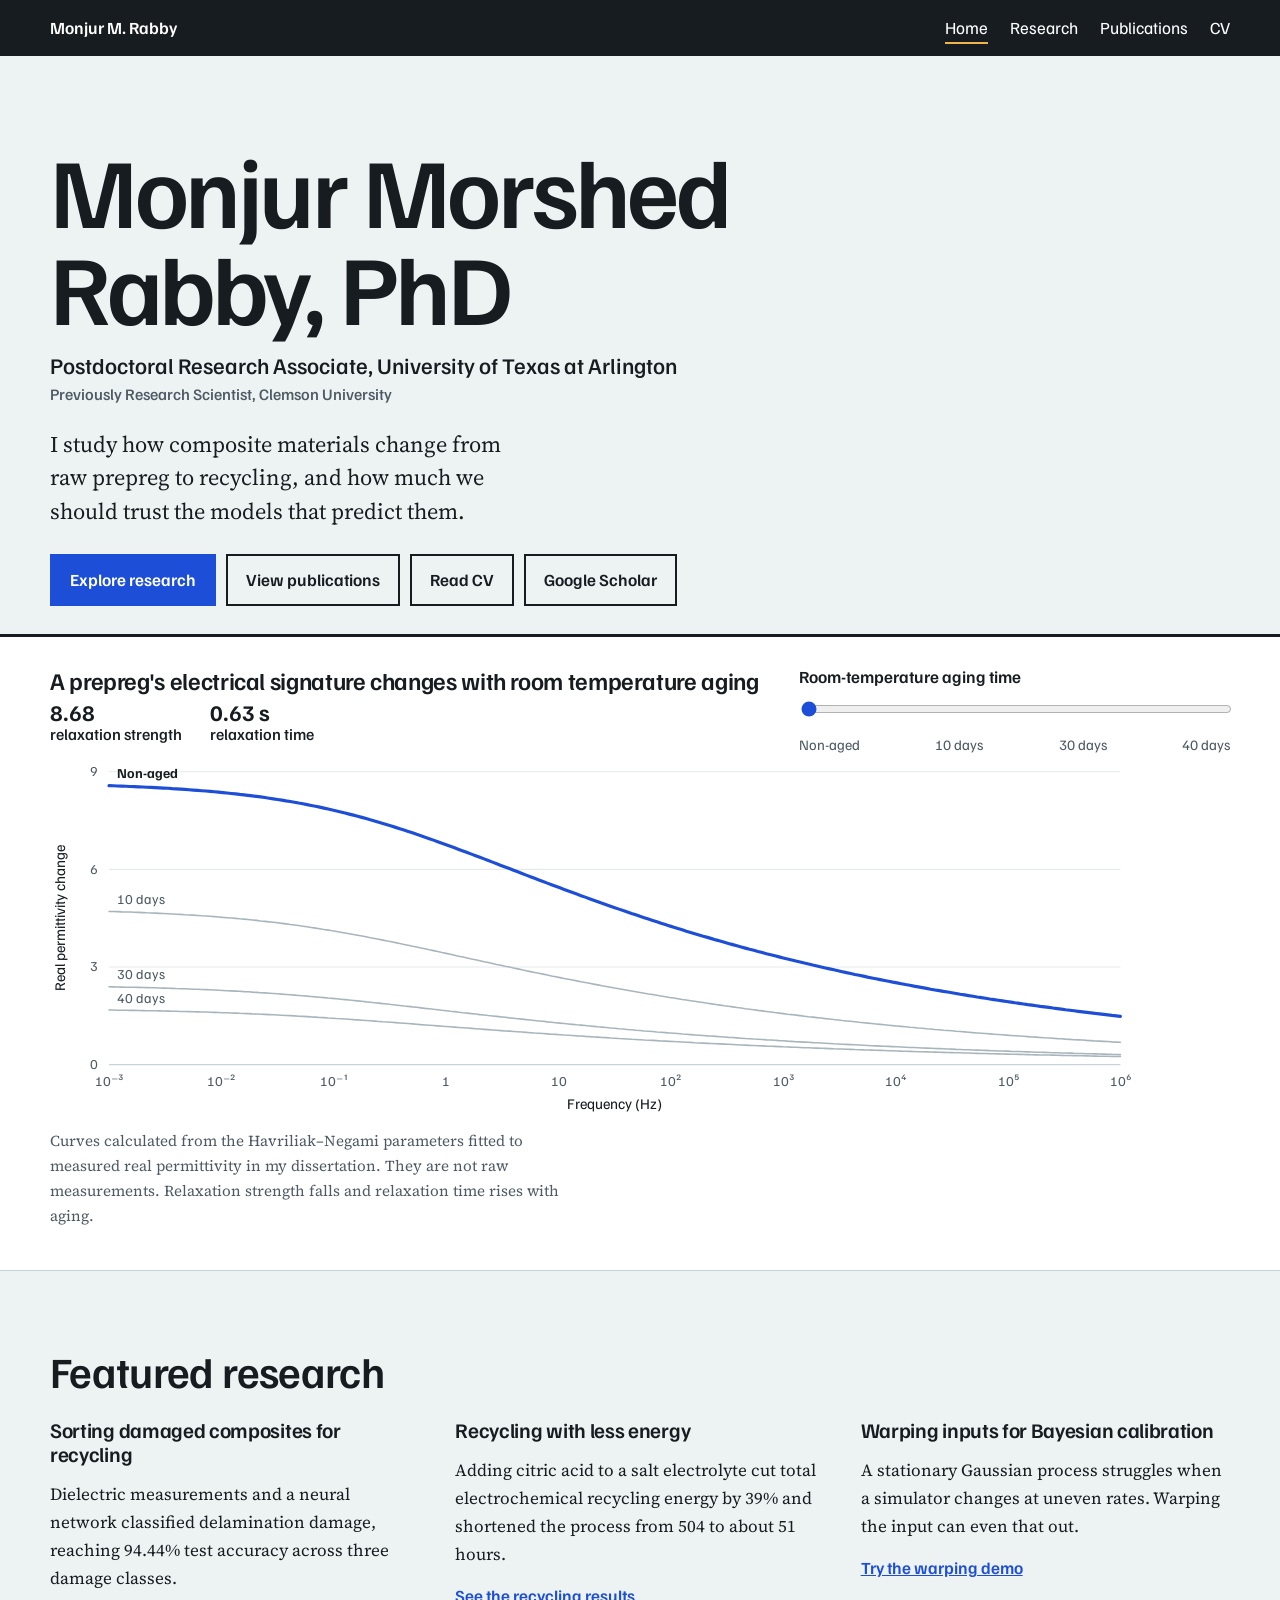
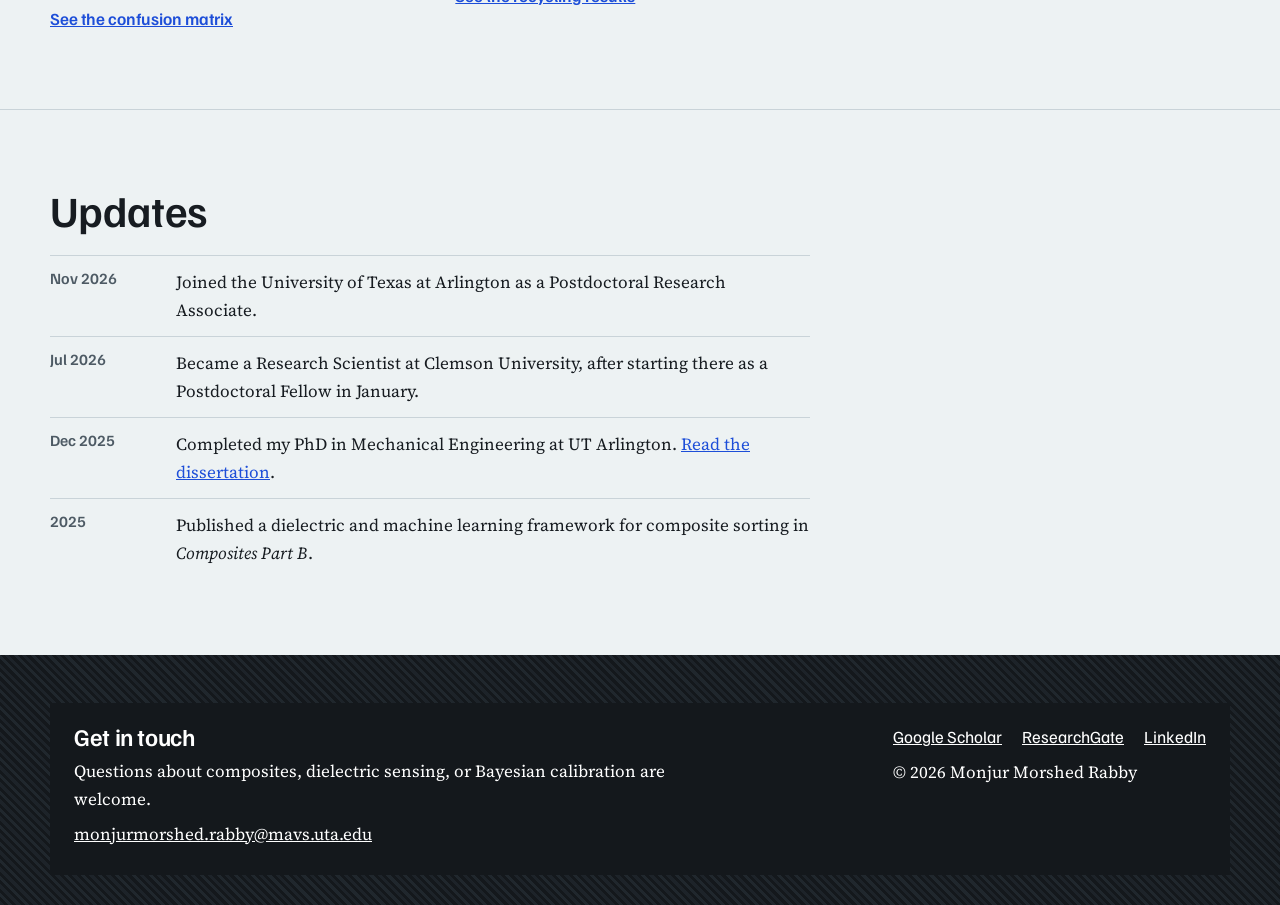
==== index.html @ dbccb232 "Replace setup figure with damage micrographs, remove map scales and formulas Co-Authored-By: Claude " ====
<!DOCTYPE html>
<html lang="en"><head><meta charset="UTF-8"><meta name="viewport" content="width=device-width, initial-scale=1">
<title>Monjur Morshed Rabby, PhD</title><meta name="description" content="Monjur Morshed Rabby is a Postdoctoral Research Associate at UT Arlington and former Research Scientist at Clemson University, working on composite materials, dielectric sensing, and Bayesian uncertainty quantification."><link rel="canonical" href="https://mrabby07.github.io/">
<meta property="og:type" content="profile"><meta property="og:title" content="Monjur Morshed Rabby, PhD"><meta property="og:description" content="Monjur Morshed Rabby is a Postdoctoral Research Associate at UT Arlington and former Research Scientist at Clemson University, working on composite materials, dielectric sensing, and Bayesian uncertainty quantification."><meta property="og:url" content="https://mrabby07.github.io/"><meta name="twitter:card" content="summary">
<link rel="icon" href="data:image/svg+xml,%3Csvg xmlns='http://www.w3.org/2000/svg' viewBox='0 0 32 32'%3E%3Crect width='32' height='32' fill='%23171C21'/%3E%3Cpath d='M3 9C10 9 12 24 19 24s7-3 10-3' fill='none' stroke='%23F0B44C' stroke-width='3' stroke-linecap='round'/%3E%3C/svg%3E">
<link rel="preconnect" href="https://fonts.googleapis.com"><link rel="preconnect" href="https://fonts.gstatic.com" crossorigin>
<link href="https://fonts.googleapis.com/css2?family=Familjen+Grotesk:wght@400;500;600;700&family=Source+Serif+4:ital,opsz,wght@0,8..60,400;0,8..60,600;1,8..60,400&display=swap" rel="stylesheet">
<link rel="stylesheet" href="assets/site.css"><script type="application/ld+json">{"@context":"https://schema.org","@type":"Person","name":"Monjur Morshed Rabby","honorificSuffix":"PhD","jobTitle":"Postdoctoral Research Associate","url":"https://mrabby07.github.io/","affiliation":{"@type":"CollegeOrUniversity","name":"University of Texas at Arlington"},"alumniOf":[{"@type":"CollegeOrUniversity","name":"University of Texas at Arlington"},{"@type":"CollegeOrUniversity","name":"Bangladesh University of Engineering and Technology"}],"sameAs":["https://scholar.google.com/citations?user=is3o6EQAAAAJ","https://www.researchgate.net/profile/Monjur-Morshed-Rabby","https://www.linkedin.com/in/monjur-morshed-rabby-phd-6b66141a7"]}</script></head><body>
<a class="skip" href="#main">Skip to content</a>
<nav class="nav" aria-label="Main"><div class="wrap"><a class="brand" href="index.html">Monjur M. Rabby</a><ul><li><a href="index.html" aria-current="page">Home</a></li><li><a href="research.html">Research</a></li><li><a href="publications.html">Publications</a></li><li><a href="cv.html">CV</a></li></ul></div></nav>
<main id="main"><header class="hero"><div class="wrap"><h1>Monjur Morshed<br>Rabby, PhD</h1>
<p class="title">Postdoctoral Research Associate, University of Texas at Arlington</p><p class="prev">Previously Research Scientist, Clemson University</p>
<p class="lede">I study how composite materials change from raw prepreg to recycling, and how much we should trust the models that predict them.</p>
<div class="actions"><a class="btn solid" href="research.html">Explore research</a><a class="btn" href="publications.html">View publications</a><a class="btn" href="cv.html">Read CV</a><a class="btn" href="https://scholar.google.com/citations?user=is3o6EQAAAAJ&amp;hl=en" target="_blank" rel="noopener">Google Scholar</a></div></div></header>
<div class="spectrum"><div class="wrap"><div class="spectrum-head"><div><h2>A prepreg's electrical signature changes with room temperature aging</h2><p class="readout"><span><b id="r-s"></b>relaxation strength</span><span><b id="r-t"></b>relaxation time</span></p></div>
<div class="age"><label for="age">Room-temperature aging time</label><input id="age" type="range" min="0" max="3" step="1" value="0"><div class="ticks"><span>Non-aged</span><span>10 days</span><span>30 days</span><span>40 days</span></div></div></div>
<div class="plot" id="hn-plot"></div>
<p class="note">Curves calculated from the Havriliak–Negami parameters fitted to measured real permittivity in my dissertation. They are not raw measurements. Relaxation strength falls and relaxation time rises with aging.</p></div></div>
<section><div class="wrap"><h2>Featured research</h2><div class="three" style="margin-top:24px">
<div><h3>Sorting damaged composites for recycling</h3><p>Dielectric measurements and a neural network classified delamination damage, reaching 94.44% test accuracy across three damage classes.</p><a href="research.html#damage">See the confusion matrix</a></div>
<div><h3>Recycling with less energy</h3><p>Adding citric acid to a salt electrolyte cut total electrochemical recycling energy by 39% and shortened the process from 504 to about 51 hours.</p><a href="research.html#recycling">See the recycling results</a></div>
<div><h3>Warping inputs for Bayesian calibration</h3><p>A stationary Gaussian process struggles when a simulator changes at uneven rates. Warping the input can even that out.</p><a href="research.html#calibration">Try the warping demo</a></div>
</div></div></section>
<section><div class="wrap"><h2>Updates</h2><ul class="updates">
<li><time>Nov 2026</time><span>Joined the University of Texas at Arlington as a Postdoctoral Research Associate.</span></li>
<li><time>Jul 2026</time><span>Became a Research Scientist at Clemson University, after starting there as a Postdoctoral Fellow in January.</span></li>
<li><time>Dec 2025</time><span>Completed my PhD in Mechanical Engineering at UT Arlington. <a href="https://mavmatrix.uta.edu/mechaerospace_dissertations/439" target="_blank" rel="noopener">Read the dissertation</a>.</span></li>
<li><time>2025</time><span>Published a dielectric and machine learning framework for composite sorting in <i>Composites Part B</i>.</span></li>
</ul></div></section></main>
<footer id="contact"><div class="wrap"><div class="inner"><div><h2>Get in touch</h2><p>Questions about composites, dielectric sensing, or Bayesian calibration are welcome.</p><p><a href="mailto:monjurmorshed.rabby@mavs.uta.edu">monjurmorshed.rabby@mavs.uta.edu</a></p></div><div><ul><li><a href="https://scholar.google.com/citations?user=is3o6EQAAAAJ&amp;hl=en" rel="noopener" target="_blank">Google Scholar</a></li><li><a href="https://www.researchgate.net/profile/Monjur-Morshed-Rabby" rel="noopener" target="_blank">ResearchGate</a></li><li><a href="https://www.linkedin.com/in/monjur-morshed-rabby-phd-6b66141a7" rel="noopener" target="_blank">LinkedIn</a></li></ul><p class="small">© 2026 Monjur Morshed Rabby</p></div></div></div></footer>
<script src="assets/site.js"></script></body></html>
---- assets/site.css ----
:root{--carbon:#171C21;--slate:#4D5A64;--rule:#C9D3D8;--glass:#EDF2F3;--white:#FFFFFF;--cobalt:#1D4ED8;--cobalt-dark:#173EA8;--resin:#B86E00;--ghost:#A9B5BC;--measure:68ch}
*{box-sizing:border-box}
html{scroll-behavior:smooth;color-scheme:light}
body{margin:0;background:var(--glass);color:var(--carbon);font:400 1.0625rem/1.65 "Source Serif 4",Georgia,serif}
h1,h2,h3,.nav,.btn,.fig-cap b,.filters,.step,.kpi b,table{font-family:"Familjen Grotesk","Segoe UI",sans-serif}
h1,h2,h3{line-height:1.12;margin:0;font-weight:600;letter-spacing:-.015em}
h1{font-size:clamp(2.7rem,8vw,6.2rem);letter-spacing:-.035em;line-height:.98}
h2{font-size:clamp(1.8rem,4vw,2.7rem)}
h3{font-size:1.3rem}
p{margin:.8em 0;max-width:var(--measure)}
a{color:var(--cobalt)}
a:hover{color:var(--cobalt-dark)}
:focus-visible{outline:3px solid var(--resin);outline-offset:2px}
.wrap{width:min(1180px,100% - 40px);margin-inline:auto}
.skip{position:absolute;left:-999px}.skip:focus{left:12px;top:12px;background:#fff;padding:8px;z-index:9}
.nav{position:sticky;top:0;z-index:5;background:var(--carbon);color:#fff}
.nav .wrap{display:flex;justify-content:space-between;align-items:center;gap:16px;min-height:56px;flex-wrap:wrap}
.nav a{color:#fff;text-decoration:none}
.brand{font-weight:600}
.nav ul{display:flex;gap:22px;list-style:none;margin:0;padding:0;flex-wrap:wrap}
.nav li a{padding:4px 0;border-bottom:2px solid transparent}
.nav li a:hover,.nav li a[aria-current]{border-color:#F0B44C}
.hero{padding:clamp(40px,7vw,84px) 0 28px}
.title{font:500 clamp(1.1rem,2.2vw,1.4rem)/1.35 "Familjen Grotesk",sans-serif;margin:1rem 0 .15rem}
.prev{color:var(--slate);font:500 1rem/1.4 "Familjen Grotesk",sans-serif;margin:0}
.lede{font-size:clamp(1.15rem,2.1vw,1.4rem);line-height:1.5;max-width:44ch;margin-top:1.4rem}
.actions{display:flex;flex-wrap:wrap;gap:10px;margin-top:1.6rem}
.btn{display:inline-block;padding:10px 18px;text-decoration:none;font-weight:600;border:2px solid var(--carbon);color:var(--carbon);background:transparent}
.btn:hover{background:var(--carbon);color:#fff}
.btn.solid{background:var(--cobalt);border-color:var(--cobalt);color:#fff}.btn.solid:hover{background:var(--cobalt-dark);border-color:var(--cobalt-dark)}
.spectrum{background:var(--white);border-top:3px solid var(--carbon);padding:26px 0 30px}
.spectrum-head{display:flex;flex-wrap:wrap;gap:12px 40px;justify-content:space-between;align-items:end}
.spectrum h2{font-size:1.5rem}
.age{min-width:min(420px,100%);flex:1 1 300px;max-width:520px;font-family:"Familjen Grotesk",sans-serif}
.age label{font-weight:600;display:block}
.age input{width:100%;accent-color:var(--cobalt);height:32px}
.ticks{display:flex;justify-content:space-between;font-size:.9rem;color:var(--slate)}
.readout{display:flex;gap:28px;margin-top:6px;font:500 1rem "Familjen Grotesk",sans-serif}
.readout b{font-size:1.4rem;display:block;line-height:1.1}
svg.chart{display:block;width:100%;height:auto;overflow:visible;font-family:"Familjen Grotesk",sans-serif}
.axis{stroke:var(--rule);stroke-width:1}.grid{stroke:#E5EAED;stroke-width:1}
.tick{font-size:13px;fill:var(--slate)}.axlabel{font-size:14px;fill:var(--carbon)}
.tip{position:absolute;pointer-events:none;background:var(--carbon);color:#fff;padding:5px 9px;font:500 .85rem/1.35 "Familjen Grotesk",sans-serif;white-space:nowrap;transform:translate(-50%,-120%);display:none}
.plot{position:relative}
section{padding:clamp(44px,6vw,76px) 0;border-top:1px solid var(--rule)}
.note{color:var(--slate);font-size:.95rem}
.three{display:grid;grid-template-columns:repeat(3,1fr);gap:36px}
.three a{font-family:"Familjen Grotesk",sans-serif;font-weight:600}
.split{display:grid;grid-template-columns:minmax(0,5fr) minmax(0,6fr);gap:clamp(28px,5vw,64px);align-items:start;margin-top:26px}
.split.rev{grid-template-columns:minmax(0,6fr) minmax(0,5fr)}
figure{margin:0}.fig{background:var(--white);padding:18px}
.fig-cap{font-size:.92rem;color:var(--slate);margin-top:10px;line-height:1.45}.fig-cap b{color:var(--carbon)}
figure img{display:block;width:100%;height:auto}
.gallery{display:grid;grid-template-columns:repeat(3,1fr);gap:14px;margin-top:28px}
.gallery .fig{padding:0;background:none}.gallery img{aspect-ratio:4/3;object-fit:cover}
.life{display:grid;grid-template-columns:repeat(4,1fr);gap:0;margin-top:26px;list-style:none;padding:0;border-top:4px solid var(--carbon)}
.life li{padding:16px 22px 0 0;position:relative}
.life li::before{content:"";position:absolute;top:-10px;left:0;width:16px;height:16px;border-radius:50%;background:var(--cobalt);border:3px solid var(--glass)}
.life a{font:600 1.15rem/1.2 "Familjen Grotesk",sans-serif;display:block;color:var(--carbon)}
.life p{font-size:.97rem;margin:.4em 0}
.kpis{display:flex;flex-wrap:wrap;gap:12px 36px;margin:18px 0}
.kpi{font-size:.95rem;color:var(--slate);max-width:22ch;line-height:1.3}.kpi b{display:block;font-size:1.8rem;color:var(--carbon);line-height:1.1}
table{border-collapse:collapse;width:100%;font-size:.95rem}
th,td{padding:7px 10px;text-align:right;border-bottom:1px solid var(--rule)}
th:first-child,td:first-child{text-align:left}
thead th{border-bottom:2px solid var(--carbon)}
.tablewrap{overflow-x:auto}
details{margin-top:10px;font-size:.95rem}summary{cursor:pointer;font-family:"Familjen Grotesk",sans-serif;font-weight:600}
.updates{list-style:none;padding:0;margin:20px 0 0;max-width:760px}
.updates li{display:grid;grid-template-columns:110px 1fr;gap:16px;padding:12px 0;border-top:1px solid var(--rule)}
.updates time{font:600 .98rem "Familjen Grotesk",sans-serif;color:var(--slate)}
.filters{display:flex;flex-wrap:wrap;gap:8px;margin:22px 0;align-items:center}
.filters button{font:600 .95rem "Familjen Grotesk",sans-serif;padding:7px 13px;background:transparent;border:1.5px solid var(--carbon);color:var(--carbon);cursor:pointer;min-height:40px}
.filters button[aria-pressed=true]{background:var(--carbon);color:#fff}
.filters input{font:400 1rem "Source Serif 4",serif;padding:8px 10px;border:1.5px solid var(--slate);flex:1 1 220px;max-width:340px;min-height:40px;background:#fff}
.pubs{list-style:none;margin:0;padding:0;max-width:880px}
.pubs li{padding:14px 0;border-top:1px solid var(--rule)}
.pubs .venue{font-style:italic}
.pubs a{font:600 .92rem "Familjen Grotesk",sans-serif;white-space:nowrap;margin-left:4px}
.pubs li[hidden]{display:none}
.tl{list-style:none;padding:0;margin:24px 0 0}
.tl>li{display:grid;grid-template-columns:150px 1fr;gap:24px;padding:20px 0;border-top:1px solid var(--rule)}
.tl time{font:600 .98rem "Familjen Grotesk",sans-serif;color:var(--slate)}
.tl .org{margin:.1em 0;color:var(--slate)}.tl ul{padding-left:1.1em;margin:.5em 0 0;max-width:var(--measure)}
.lists{display:grid;grid-template-columns:1fr 1fr;gap:clamp(28px,5vw,64px)}
.lists ul{padding-left:1.1em}.lists li{margin:.45em 0}
footer{background:#14181C repeating-linear-gradient(45deg,#1D2329 0 3px,#14181C 3px 6px,#20272D 6px 9px,#14181C 9px 12px);color:#fff;padding:48px 0 30px}
footer a{color:#fff}
footer .inner{background:#14181C;padding:20px 24px;display:flex;flex-wrap:wrap;justify-content:space-between;gap:24px}
footer h2{font-size:1.5rem}
footer ul{list-style:none;padding:0;margin:0;display:flex;flex-wrap:wrap;gap:6px 20px;font-family:"Familjen Grotesk",sans-serif}
footer p{margin:.4em 0}
@media (max-width:820px){.three,.split,.split.rev,.lists{grid-template-columns:1fr}.life{grid-template-columns:1fr;border-top:0;border-left:4px solid var(--carbon);margin-left:8px}.life li{padding:0 0 18px 20px}.life li::before{top:4px;left:-10px}.gallery{grid-template-columns:1fr 1fr}.tl>li,.updates li{grid-template-columns:1fr;gap:4px}.nav ul{gap:14px}}
@media (prefers-reduced-motion:reduce){html{scroll-behavior:auto}}
.maps{display:grid;grid-template-columns:1fr 1fr;gap:10px}
@media (max-width:480px){.maps{grid-template-columns:1fr}}
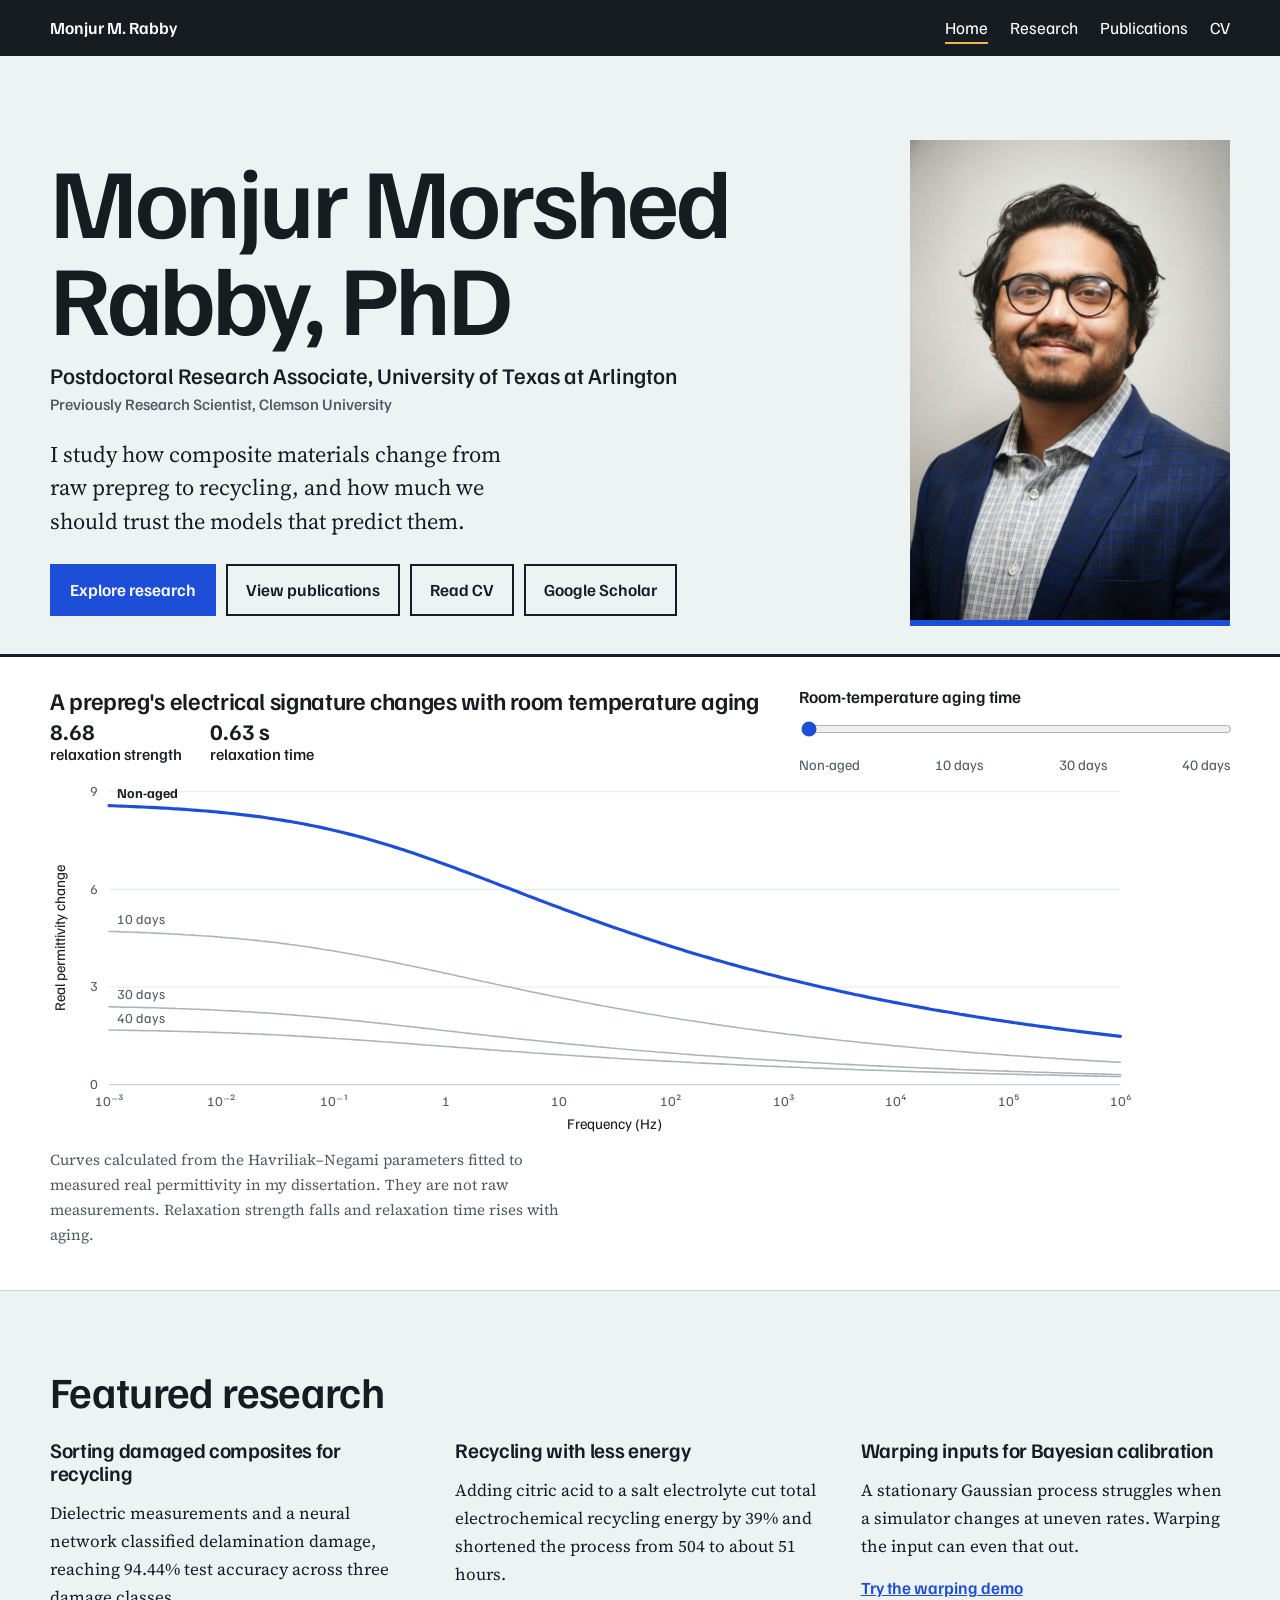
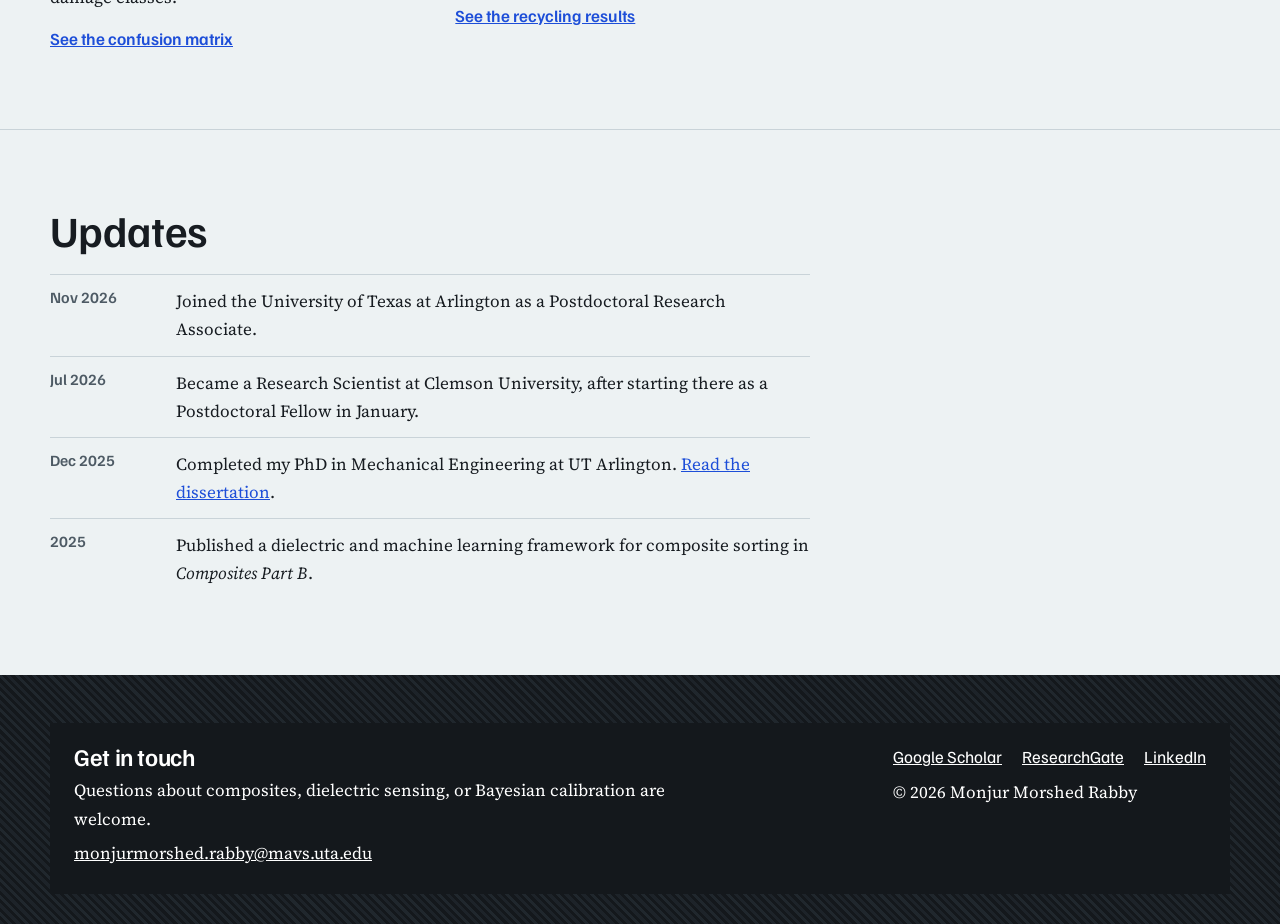
==== commit 20eb808e: "Add headshot to home page Co-Authored-By: Claude Opus 5.5 <noreply@anthropic.com> Claude-Session: ht" ====
--- a/index.html
+++ b/index.html
@@ -1,17 +1,17 @@
 <!DOCTYPE html>
 <html lang="en"><head><meta charset="UTF-8"><meta name="viewport" content="width=device-width, initial-scale=1">
 <title>Monjur Morshed Rabby, PhD</title><meta name="description" content="Monjur Morshed Rabby is a Postdoctoral Research Associate at UT Arlington and former Research Scientist at Clemson University, working on composite materials, dielectric sensing, and Bayesian uncertainty quantification."><link rel="canonical" href="https://mrabby07.github.io/">
-<meta property="og:type" content="profile"><meta property="og:title" content="Monjur Morshed Rabby, PhD"><meta property="og:description" content="Monjur Morshed Rabby is a Postdoctoral Research Associate at UT Arlington and former Research Scientist at Clemson University, working on composite materials, dielectric sensing, and Bayesian uncertainty quantification."><meta property="og:url" content="https://mrabby07.github.io/"><meta name="twitter:card" content="summary">
+<meta property="og:type" content="profile"><meta property="og:title" content="Monjur Morshed Rabby, PhD"><meta property="og:description" content="Monjur Morshed Rabby is a Postdoctoral Research Associate at UT Arlington and former Research Scientist at Clemson University, working on composite materials, dielectric sensing, and Bayesian uncertainty quantification."><meta property="og:url" content="https://mrabby07.github.io/"><meta property="og:image" content="https://mrabby07.github.io/assets/img/headshot.jpg"><meta name="twitter:card" content="summary">
 <link rel="icon" href="data:image/svg+xml,%3Csvg xmlns='http://www.w3.org/2000/svg' viewBox='0 0 32 32'%3E%3Crect width='32' height='32' fill='%23171C21'/%3E%3Cpath d='M3 9C10 9 12 24 19 24s7-3 10-3' fill='none' stroke='%23F0B44C' stroke-width='3' stroke-linecap='round'/%3E%3C/svg%3E">
 <link rel="preconnect" href="https://fonts.googleapis.com"><link rel="preconnect" href="https://fonts.gstatic.com" crossorigin>
 <link href="https://fonts.googleapis.com/css2?family=Familjen+Grotesk:wght@400;500;600;700&family=Source+Serif+4:ital,opsz,wght@0,8..60,400;0,8..60,600;1,8..60,400&display=swap" rel="stylesheet">
-<link rel="stylesheet" href="assets/site.css"><script type="application/ld+json">{"@context":"https://schema.org","@type":"Person","name":"Monjur Morshed Rabby","honorificSuffix":"PhD","jobTitle":"Postdoctoral Research Associate","url":"https://mrabby07.github.io/","affiliation":{"@type":"CollegeOrUniversity","name":"University of Texas at Arlington"},"alumniOf":[{"@type":"CollegeOrUniversity","name":"University of Texas at Arlington"},{"@type":"CollegeOrUniversity","name":"Bangladesh University of Engineering and Technology"}],"sameAs":["https://scholar.google.com/citations?user=is3o6EQAAAAJ","https://www.researchgate.net/profile/Monjur-Morshed-Rabby","https://www.linkedin.com/in/monjur-morshed-rabby-phd-6b66141a7"]}</script></head><body>
+<link rel="stylesheet" href="assets/site.css"><script type="application/ld+json">{"@context":"https://schema.org","@type":"Person","name":"Monjur Morshed Rabby","image":"https://mrabby07.github.io/assets/img/headshot.jpg","honorificSuffix":"PhD","jobTitle":"Postdoctoral Research Associate","url":"https://mrabby07.github.io/","affiliation":{"@type":"CollegeOrUniversity","name":"University of Texas at Arlington"},"alumniOf":[{"@type":"CollegeOrUniversity","name":"University of Texas at Arlington"},{"@type":"CollegeOrUniversity","name":"Bangladesh University of Engineering and Technology"}],"sameAs":["https://scholar.google.com/citations?user=is3o6EQAAAAJ","https://www.researchgate.net/profile/Monjur-Morshed-Rabby","https://www.linkedin.com/in/monjur-morshed-rabby-phd-6b66141a7"]}</script></head><body>
 <a class="skip" href="#main">Skip to content</a>
 <nav class="nav" aria-label="Main"><div class="wrap"><a class="brand" href="index.html">Monjur M. Rabby</a><ul><li><a href="index.html" aria-current="page">Home</a></li><li><a href="research.html">Research</a></li><li><a href="publications.html">Publications</a></li><li><a href="cv.html">CV</a></li></ul></div></nav>
-<main id="main"><header class="hero"><div class="wrap"><h1>Monjur Morshed<br>Rabby, PhD</h1>
+<main id="main"><header class="hero"><div class="wrap hero-grid"><div class="hero-text"><h1>Monjur Morshed<br>Rabby, PhD</h1>
 <p class="title">Postdoctoral Research Associate, University of Texas at Arlington</p><p class="prev">Previously Research Scientist, Clemson University</p>
 <p class="lede">I study how composite materials change from raw prepreg to recycling, and how much we should trust the models that predict them.</p>
-<div class="actions"><a class="btn solid" href="research.html">Explore research</a><a class="btn" href="publications.html">View publications</a><a class="btn" href="cv.html">Read CV</a><a class="btn" href="https://scholar.google.com/citations?user=is3o6EQAAAAJ&amp;hl=en" target="_blank" rel="noopener">Google Scholar</a></div></div></header>
+<div class="actions"><a class="btn solid" href="research.html">Explore research</a><a class="btn" href="publications.html">View publications</a><a class="btn" href="cv.html">Read CV</a><a class="btn" href="https://scholar.google.com/citations?user=is3o6EQAAAAJ&amp;hl=en" target="_blank" rel="noopener">Google Scholar</a></div></div><img class="headshot" src="assets/img/headshot.jpg" alt="Portrait of Monjur Morshed Rabby" width="720" height="1080"></div></header>
 <div class="spectrum"><div class="wrap"><div class="spectrum-head"><div><h2>A prepreg's electrical signature changes with room temperature aging</h2><p class="readout"><span><b id="r-s"></b>relaxation strength</span><span><b id="r-t"></b>relaxation time</span></p></div>
 <div class="age"><label for="age">Room-temperature aging time</label><input id="age" type="range" min="0" max="3" step="1" value="0"><div class="ticks"><span>Non-aged</span><span>10 days</span><span>30 days</span><span>40 days</span></div></div></div>
 <div class="plot" id="hn-plot"></div>
--- a/assets/site.css
+++ b/assets/site.css
@@ -94,3 +94,7 @@
 @media (prefers-reduced-motion:reduce){html{scroll-behavior:auto}}
 .maps{display:grid;grid-template-columns:1fr 1fr;gap:10px}
 @media (max-width:480px){.maps{grid-template-columns:1fr}}
+.wide-fig{max-width:900px;margin:28px auto 0}
+.hero-grid{display:grid;grid-template-columns:minmax(0,1fr) minmax(240px,320px);gap:clamp(28px,5vw,64px);align-items:center}
+.headshot{display:block;width:100%;height:auto;border-bottom:6px solid var(--cobalt)}
+@media (max-width:820px){.hero-grid{grid-template-columns:1fr}.headshot{order:-1;max-width:220px}}
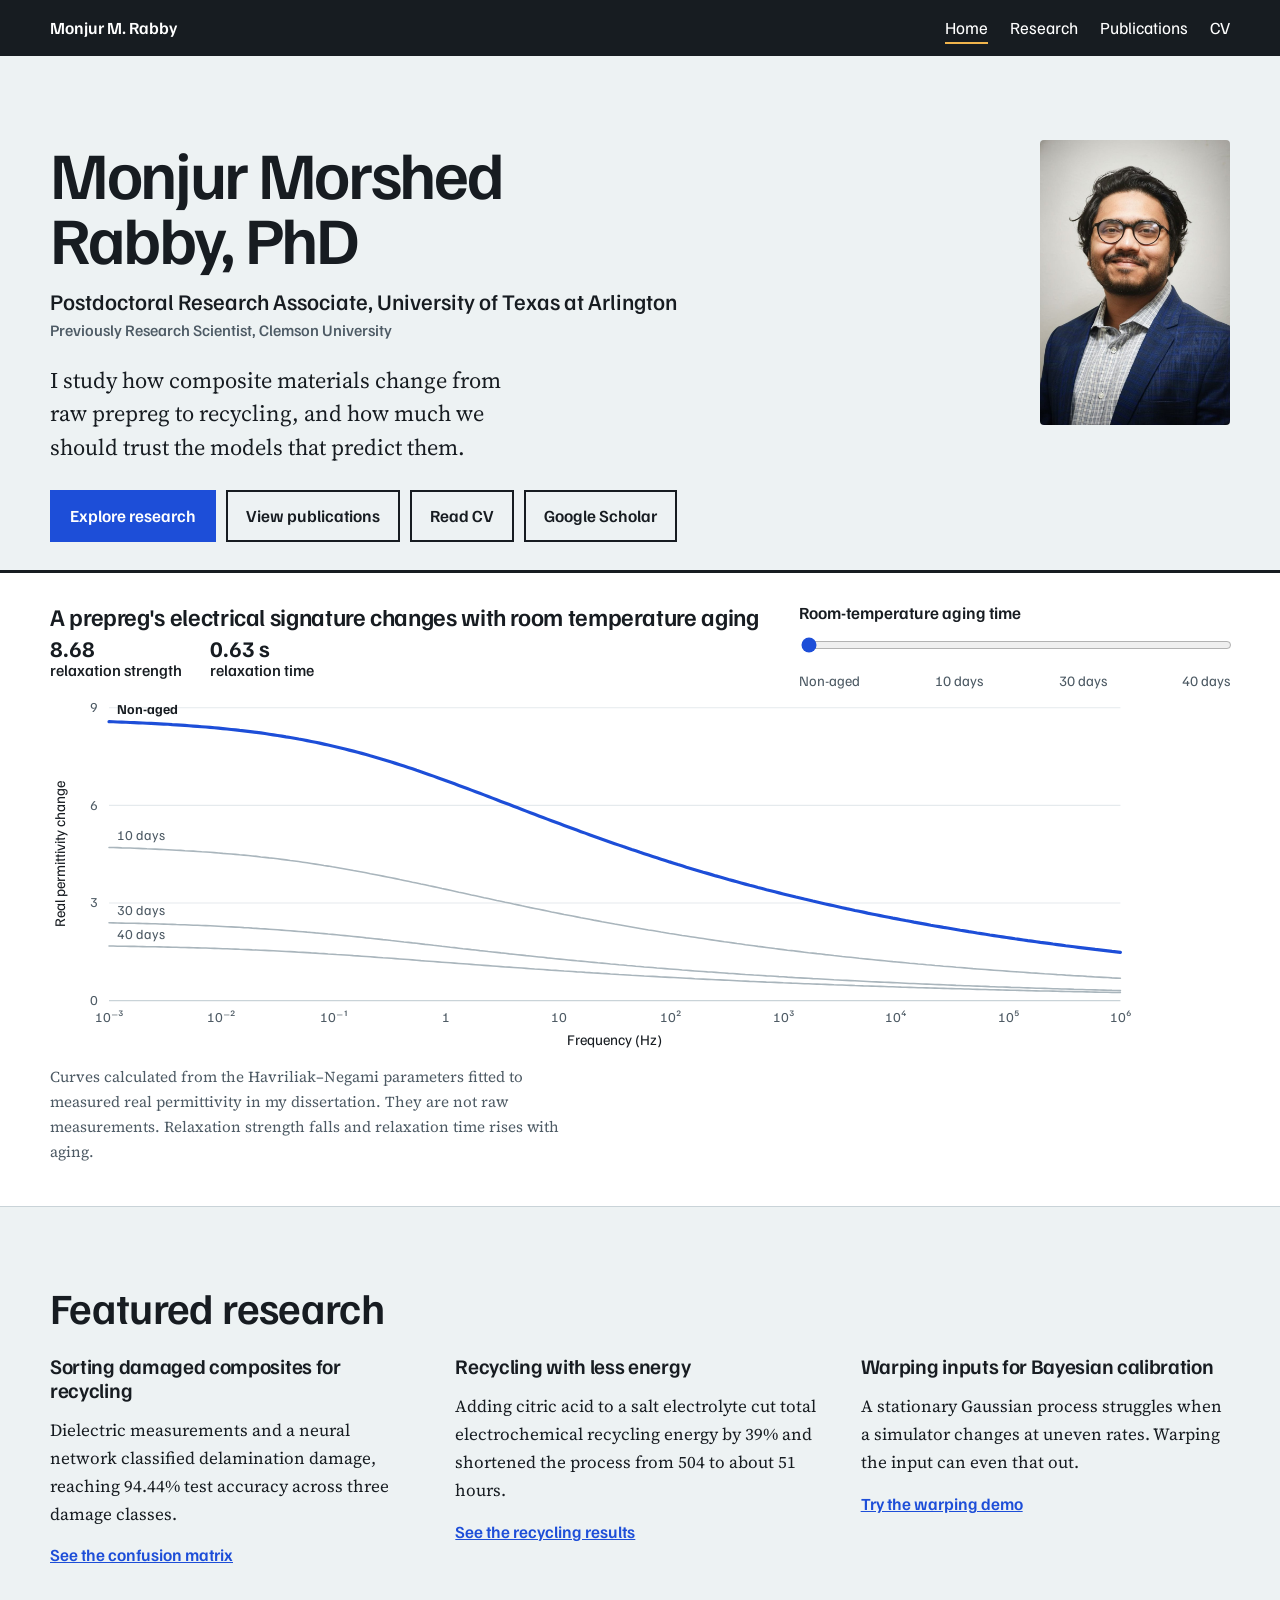
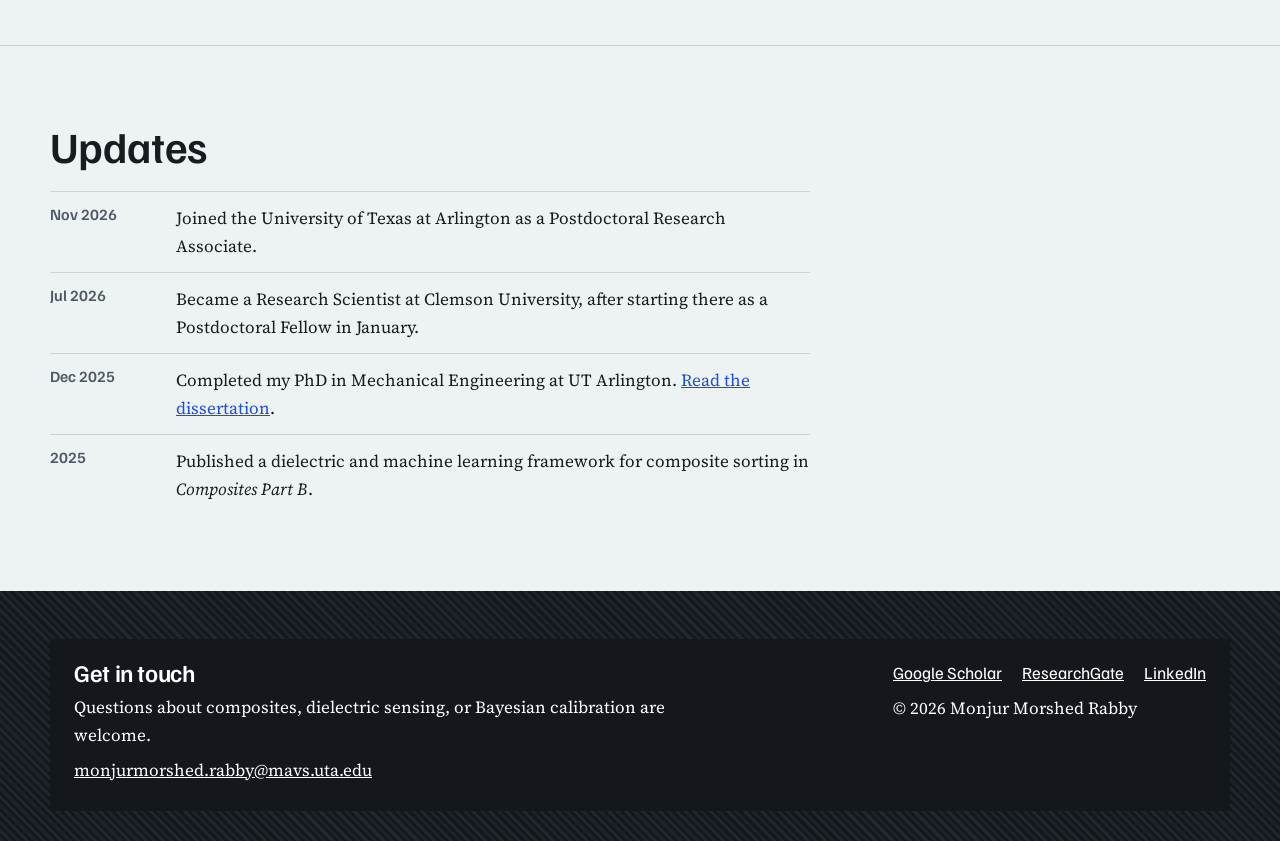
==== commit ee044271: "Shrink headshot and add Si/CNT molecular dynamics section Co-Authored-By: Claude Opus 5.5 <noreply@a" ====
--- a/index.html
+++ b/index.html
@@ -8,10 +8,10 @@
 <link rel="stylesheet" href="assets/site.css"><script type="application/ld+json">{"@context":"https://schema.org","@type":"Person","name":"Monjur Morshed Rabby","image":"https://mrabby07.github.io/assets/img/headshot.jpg","honorificSuffix":"PhD","jobTitle":"Postdoctoral Research Associate","url":"https://mrabby07.github.io/","affiliation":{"@type":"CollegeOrUniversity","name":"University of Texas at Arlington"},"alumniOf":[{"@type":"CollegeOrUniversity","name":"University of Texas at Arlington"},{"@type":"CollegeOrUniversity","name":"Bangladesh University of Engineering and Technology"}],"sameAs":["https://scholar.google.com/citations?user=is3o6EQAAAAJ","https://www.researchgate.net/profile/Monjur-Morshed-Rabby","https://www.linkedin.com/in/monjur-morshed-rabby-phd-6b66141a7"]}</script></head><body>
 <a class="skip" href="#main">Skip to content</a>
 <nav class="nav" aria-label="Main"><div class="wrap"><a class="brand" href="index.html">Monjur M. Rabby</a><ul><li><a href="index.html" aria-current="page">Home</a></li><li><a href="research.html">Research</a></li><li><a href="publications.html">Publications</a></li><li><a href="cv.html">CV</a></li></ul></div></nav>
-<main id="main"><header class="hero"><div class="wrap hero-grid"><div class="hero-text"><h1>Monjur Morshed<br>Rabby, PhD</h1>
+<main id="main"><header class="hero"><div class="wrap"><div class="hero-text"><img class="headshot" src="assets/img/headshot.jpg" alt="Portrait of Monjur Morshed Rabby" width="720" height="1080"><h1>Monjur Morshed<br>Rabby, PhD</h1>
 <p class="title">Postdoctoral Research Associate, University of Texas at Arlington</p><p class="prev">Previously Research Scientist, Clemson University</p>
 <p class="lede">I study how composite materials change from raw prepreg to recycling, and how much we should trust the models that predict them.</p>
-<div class="actions"><a class="btn solid" href="research.html">Explore research</a><a class="btn" href="publications.html">View publications</a><a class="btn" href="cv.html">Read CV</a><a class="btn" href="https://scholar.google.com/citations?user=is3o6EQAAAAJ&amp;hl=en" target="_blank" rel="noopener">Google Scholar</a></div></div><img class="headshot" src="assets/img/headshot.jpg" alt="Portrait of Monjur Morshed Rabby" width="720" height="1080"></div></header>
+<div class="actions"><a class="btn solid" href="research.html">Explore research</a><a class="btn" href="publications.html">View publications</a><a class="btn" href="cv.html">Read CV</a><a class="btn" href="https://scholar.google.com/citations?user=is3o6EQAAAAJ&amp;hl=en" target="_blank" rel="noopener">Google Scholar</a></div></div></div></header>
 <div class="spectrum"><div class="wrap"><div class="spectrum-head"><div><h2>A prepreg's electrical signature changes with room temperature aging</h2><p class="readout"><span><b id="r-s"></b>relaxation strength</span><span><b id="r-t"></b>relaxation time</span></p></div>
 <div class="age"><label for="age">Room-temperature aging time</label><input id="age" type="range" min="0" max="3" step="1" value="0"><div class="ticks"><span>Non-aged</span><span>10 days</span><span>30 days</span><span>40 days</span></div></div></div>
 <div class="plot" id="hn-plot"></div>
--- a/assets/site.css
+++ b/assets/site.css
@@ -95,6 +95,10 @@
 .maps{display:grid;grid-template-columns:1fr 1fr;gap:10px}
 @media (max-width:480px){.maps{grid-template-columns:1fr}}
 .wide-fig{max-width:900px;margin:28px auto 0}
-.hero-grid{display:grid;grid-template-columns:minmax(0,1fr) minmax(240px,320px);gap:clamp(28px,5vw,64px);align-items:center}
-.headshot{display:block;width:100%;height:auto;border-bottom:6px solid var(--cobalt)}
-@media (max-width:820px){.hero-grid{grid-template-columns:1fr}.headshot{order:-1;max-width:220px}}
+.hero-text::after{content:"";display:block;clear:both}
+.hero-text h1{font-size:clamp(2.2rem,5.2vw,4.4rem)}
+.headshot{float:right;display:block;width:clamp(100px,17vw,190px);height:auto;margin:0 0 16px clamp(14px,3vw,40px);border-radius:4px}
+.hero-text .actions{clear:none}
+.md-videos{display:grid;grid-template-columns:1fr 1fr;gap:14px;align-items:end}
+.md-videos video{display:block;width:100%;height:auto;background:#fff}
+.md-label{font:600 .95rem "Familjen Grotesk",sans-serif;text-align:center;margin:.4em 0 0}
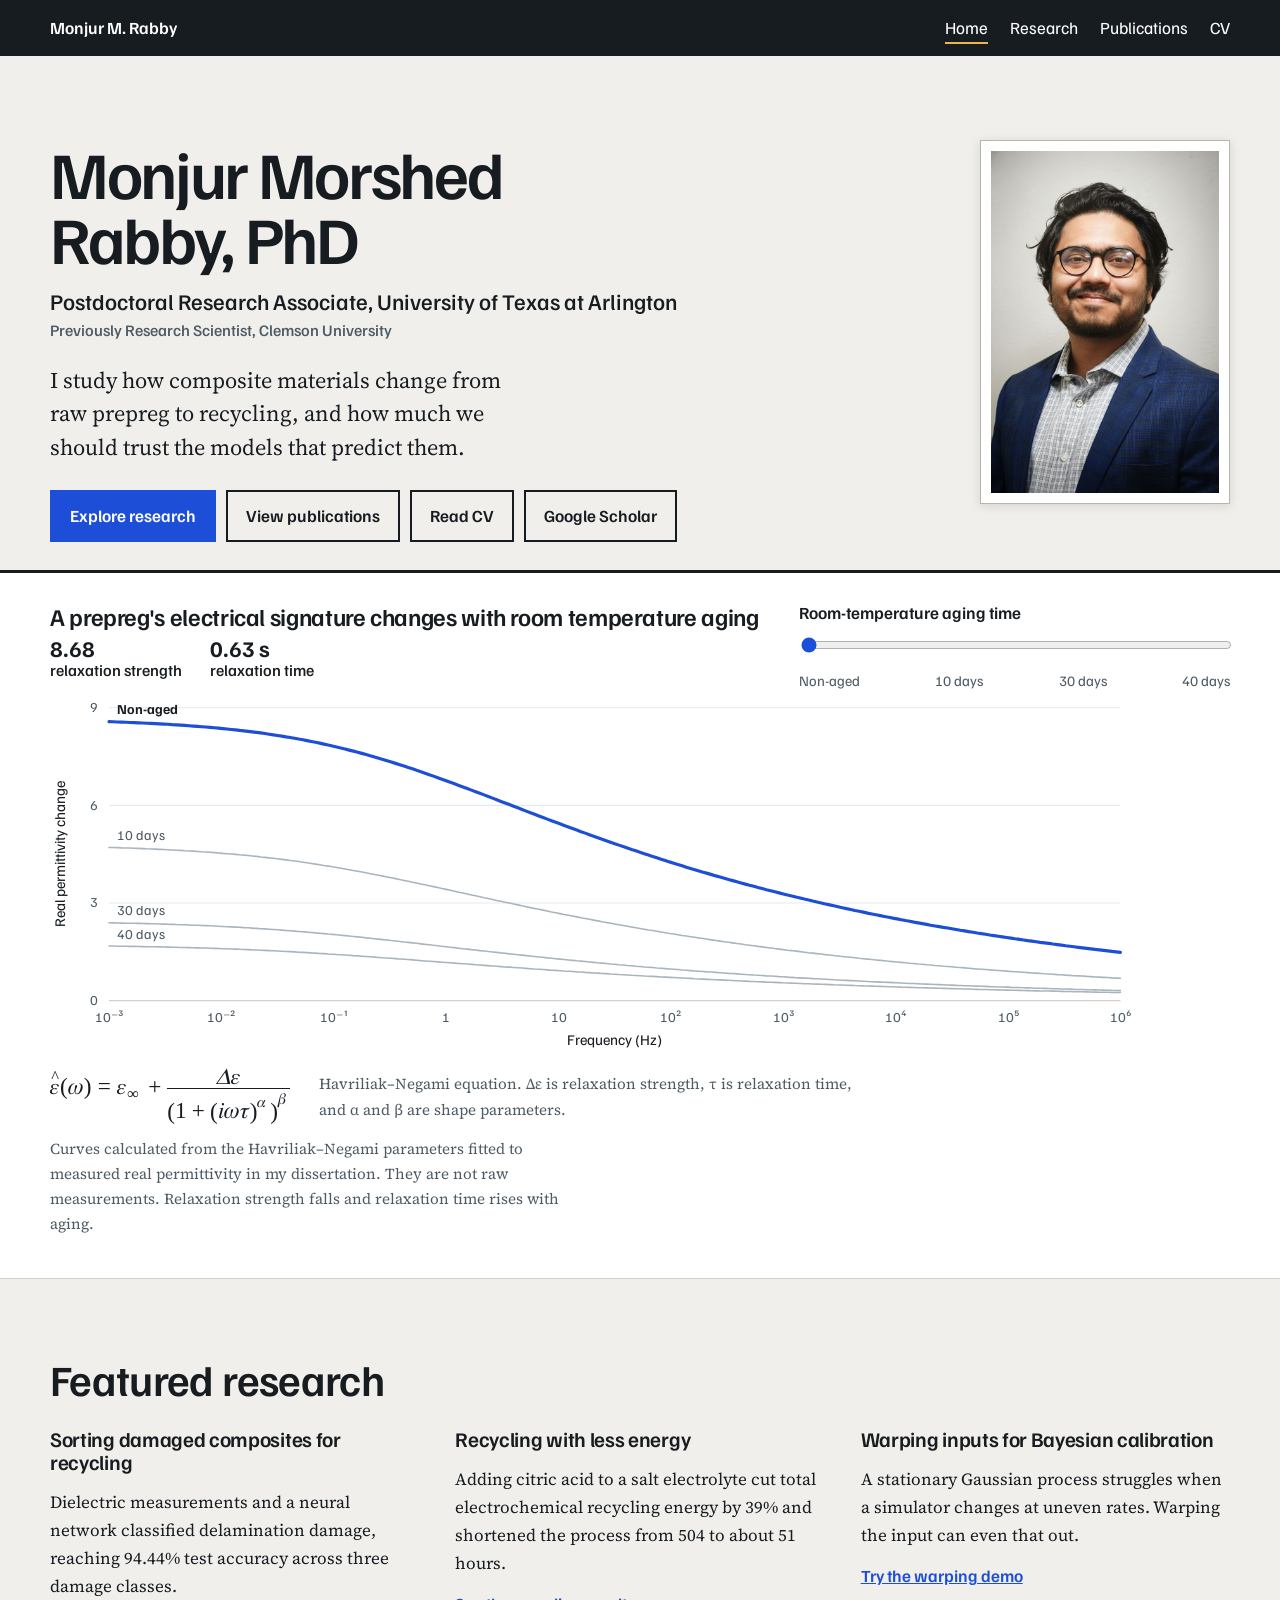
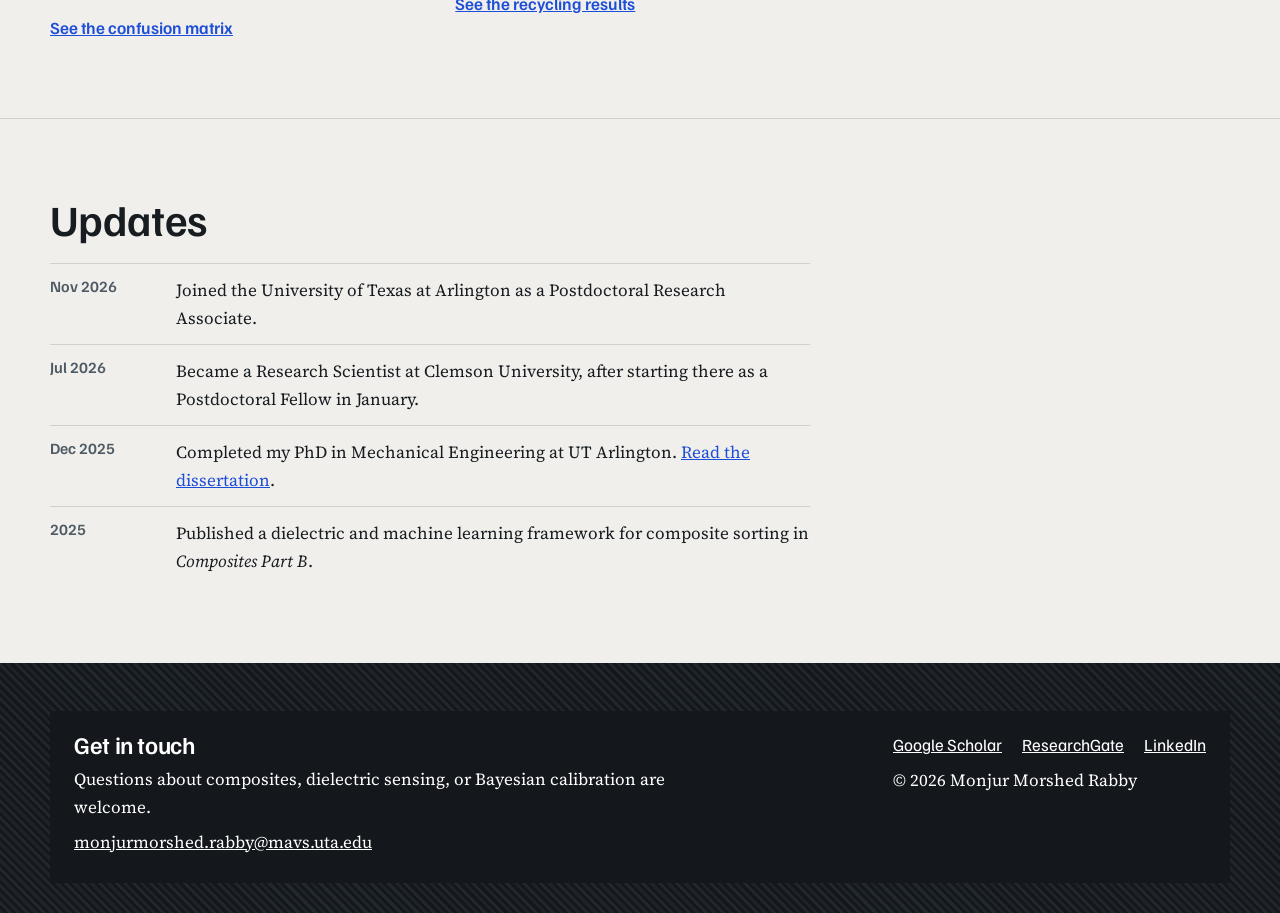
==== commit d260a898: "Add Havriliak-Negami equation to home chart Co-Authored-By: Claude Opus 5.5 <noreply@anthropic.com> " ====
--- a/index.html
+++ b/index.html
@@ -15,7 +15,7 @@
 <div class="spectrum"><div class="wrap"><div class="spectrum-head"><div><h2>A prepreg's electrical signature changes with room temperature aging</h2><p class="readout"><span><b id="r-s"></b>relaxation strength</span><span><b id="r-t"></b>relaxation time</span></p></div>
 <div class="age"><label for="age">Room-temperature aging time</label><input id="age" type="range" min="0" max="3" step="1" value="0"><div class="ticks"><span>Non-aged</span><span>10 days</span><span>30 days</span><span>40 days</span></div></div></div>
 <div class="plot" id="hn-plot"></div>
-<p class="note">Curves calculated from the Havriliak–Negami parameters fitted to measured real permittivity in my dissertation. They are not raw measurements. Relaxation strength falls and relaxation time rises with aging.</p></div></div>
+<div class="hn-eq"><math display="block" aria-label="Havriliak-Negami equation"><mover><mi>ε</mi><mo>^</mo></mover><mo>(</mo><mi>ω</mi><mo>)</mo><mo>=</mo><msub><mi>ε</mi><mi>∞</mi></msub><mo>+</mo><mfrac><mrow><mi>Δ</mi><mi>ε</mi></mrow><msup><mrow><mo>(</mo><mn>1</mn><mo>+</mo><msup><mrow><mo>(</mo><mi>i</mi><mi>ω</mi><mi>τ</mi><mo>)</mo></mrow><mi>α</mi></msup><mo>)</mo></mrow><mi>β</mi></msup></mfrac></math><p class="note">Havriliak–Negami equation. Δε is relaxation strength, τ is relaxation time, and α and β are shape parameters.</p></div><p class="note">Curves calculated from the Havriliak–Negami parameters fitted to measured real permittivity in my dissertation. They are not raw measurements. Relaxation strength falls and relaxation time rises with aging.</p></div></div>
 <section><div class="wrap"><h2>Featured research</h2><div class="three" style="margin-top:24px">
 <div><h3>Sorting damaged composites for recycling</h3><p>Dielectric measurements and a neural network classified delamination damage, reaching 94.44% test accuracy across three damage classes.</p><a href="research.html#damage">See the confusion matrix</a></div>
 <div><h3>Recycling with less energy</h3><p>Adding citric acid to a salt electrolyte cut total electrochemical recycling energy by 39% and shortened the process from 504 to about 51 hours.</p><a href="research.html#recycling">See the recycling results</a></div>
--- a/assets/site.css
+++ b/assets/site.css
@@ -1,4 +1,4 @@
-:root{--carbon:#171C21;--slate:#4D5A64;--rule:#C9D3D8;--glass:#EDF2F3;--white:#FFFFFF;--cobalt:#1D4ED8;--cobalt-dark:#173EA8;--resin:#B86E00;--ghost:#A9B5BC;--measure:68ch}
+:root{--carbon:#171C21;--slate:#4D5A64;--rule:#D3D0C9;--glass:#F1EFEB;--white:#FFFFFF;--cobalt:#1D4ED8;--cobalt-dark:#173EA8;--resin:#B86E00;--ghost:#A9B5BC;--measure:68ch}
 *{box-sizing:border-box}
 html{scroll-behavior:smooth;color-scheme:light}
 body{margin:0;background:var(--glass);color:var(--carbon);font:400 1.0625rem/1.65 "Source Serif 4",Georgia,serif}
@@ -97,8 +97,11 @@
 .wide-fig{max-width:900px;margin:28px auto 0}
 .hero-text::after{content:"";display:block;clear:both}
 .hero-text h1{font-size:clamp(2.2rem,5.2vw,4.4rem)}
-.headshot{float:right;display:block;width:clamp(100px,17vw,190px);height:auto;margin:0 0 16px clamp(14px,3vw,40px);border-radius:4px}
+.headshot{float:right;display:block;width:clamp(120px,21vw,250px);height:auto;margin:0 0 16px clamp(14px,3vw,40px);padding:clamp(5px,.8vw,10px);background:#fff;border:1px solid #B9B5AC;box-shadow:0 2px 10px rgba(23,28,33,.12)}
 .hero-text .actions{clear:none}
 .md-videos{display:grid;grid-template-columns:1fr 1fr;gap:14px;align-items:end}
 .md-videos video{display:block;width:100%;height:auto;background:#fff}
 .md-label{font:600 .95rem "Familjen Grotesk",sans-serif;text-align:center;margin:.4em 0 0}
+.hn-eq{margin-top:18px;display:flex;flex-wrap:wrap;align-items:center;gap:8px 28px}
+.hn-eq math{font-size:1.45rem;margin:0}
+.hn-eq p{margin:0;flex:1 1 280px}
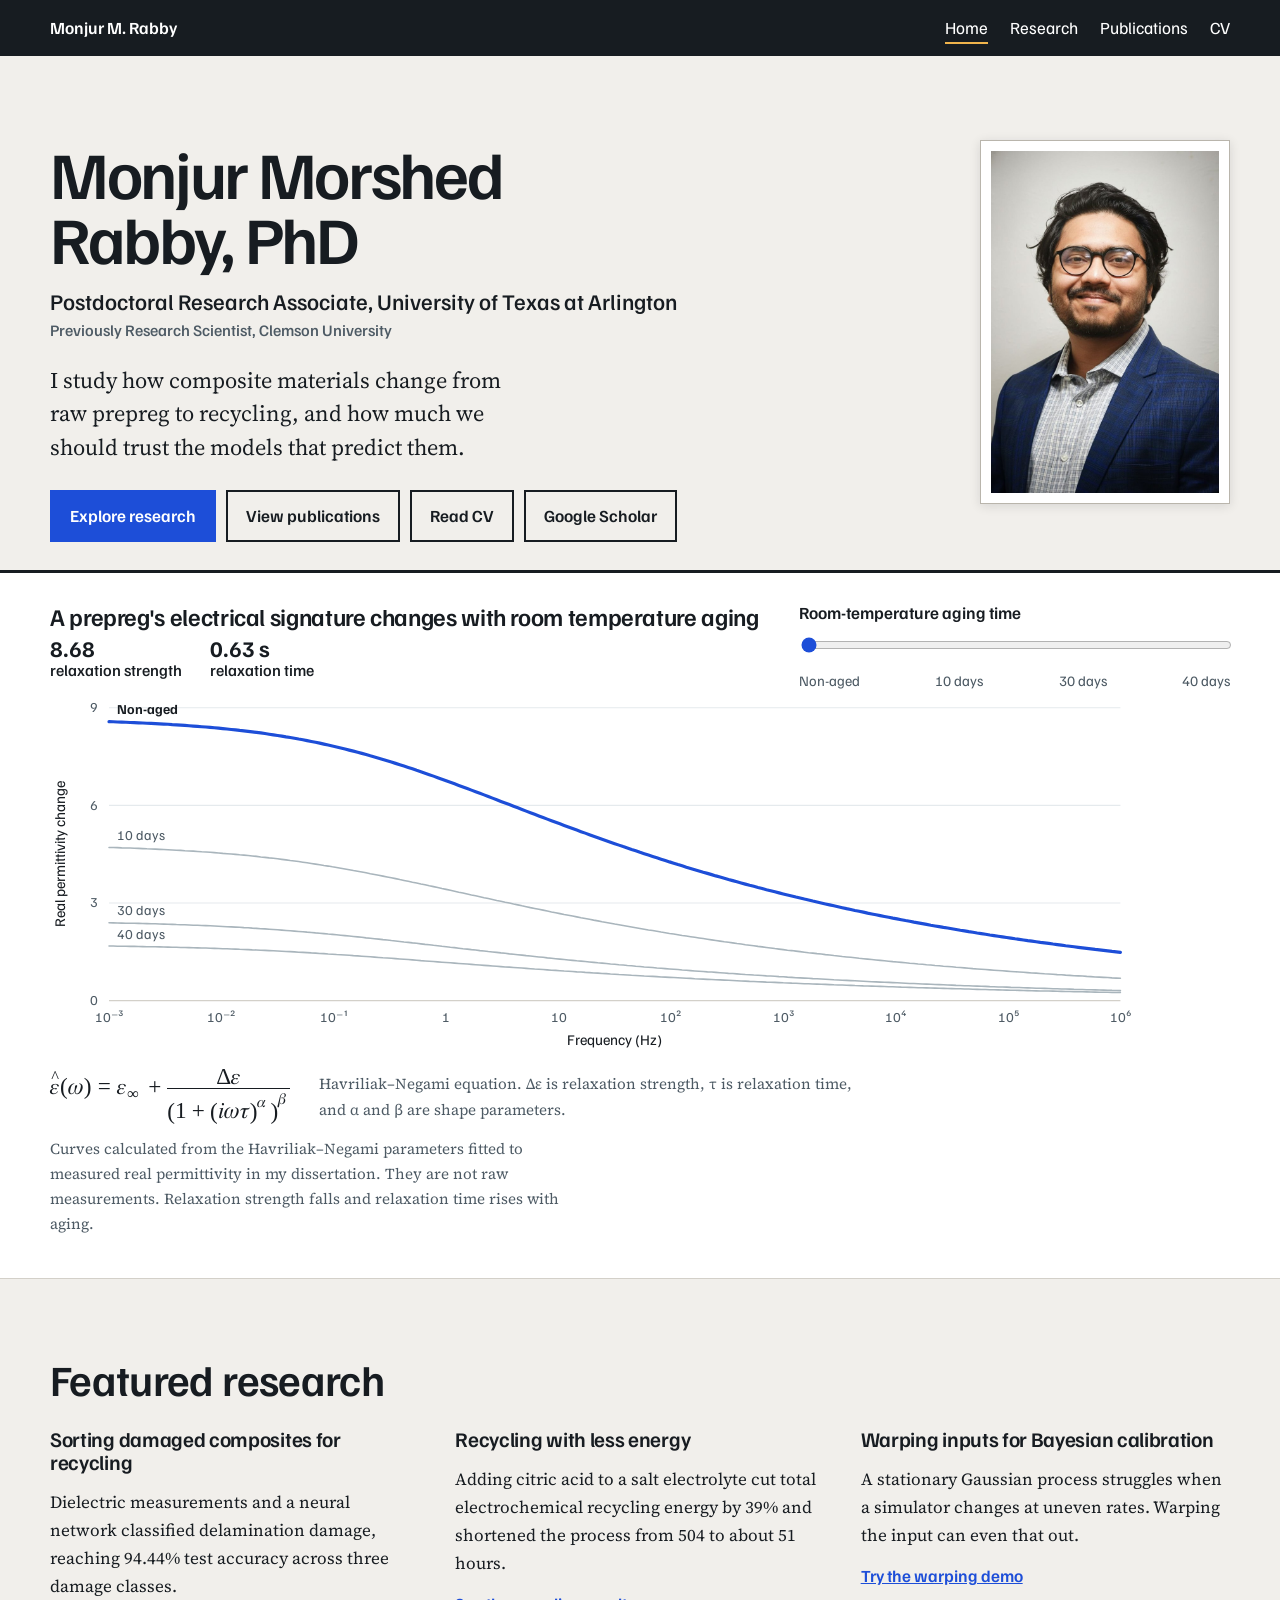
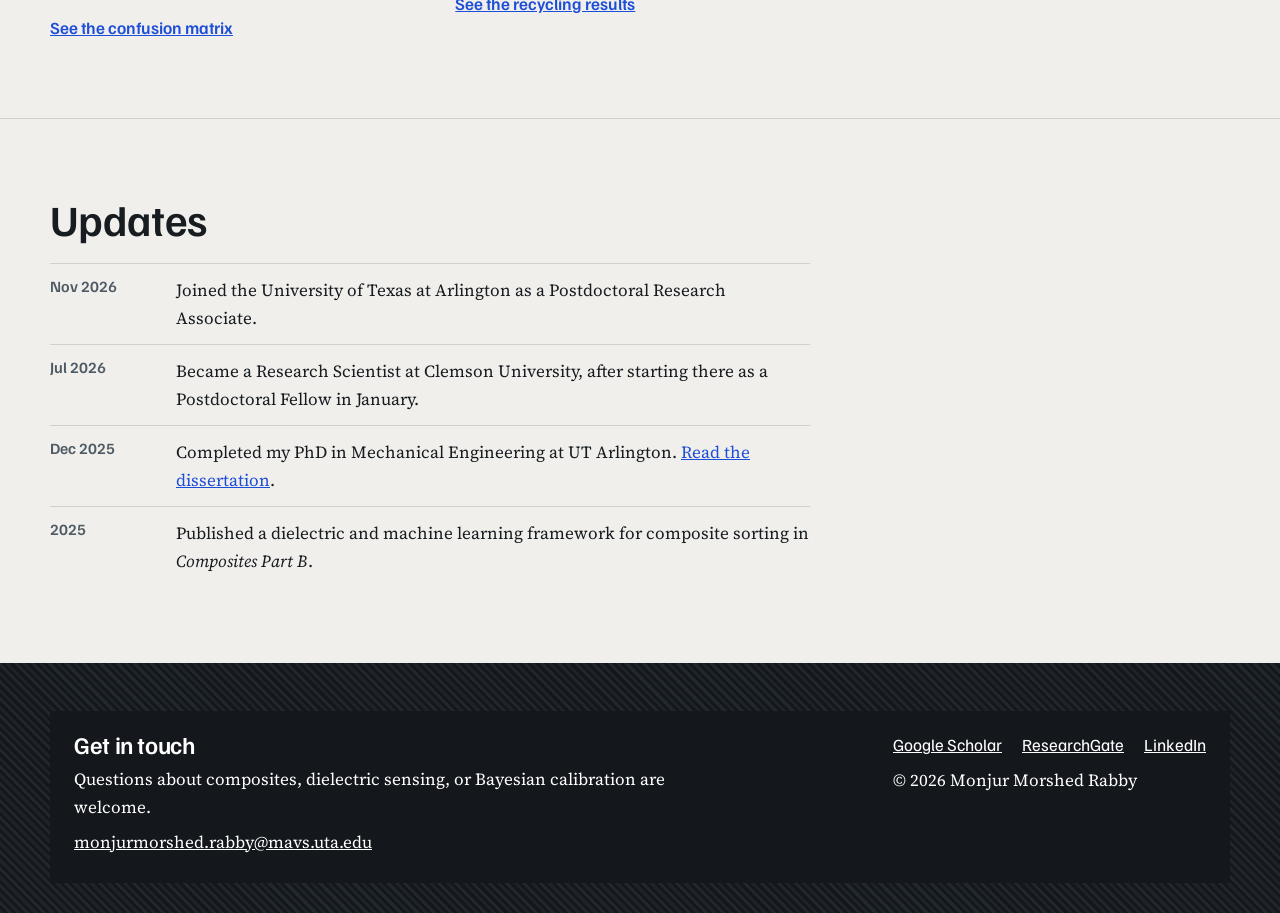
==== commit c17eb34d: "Tidy equation typesetting Co-Authored-By: Claude Opus 5.5 <noreply@anthropic.com> Claude-Session: ht" ====
--- a/index.html
+++ b/index.html
@@ -15,7 +15,7 @@
 <div class="spectrum"><div class="wrap"><div class="spectrum-head"><div><h2>A prepreg's electrical signature changes with room temperature aging</h2><p class="readout"><span><b id="r-s"></b>relaxation strength</span><span><b id="r-t"></b>relaxation time</span></p></div>
 <div class="age"><label for="age">Room-temperature aging time</label><input id="age" type="range" min="0" max="3" step="1" value="0"><div class="ticks"><span>Non-aged</span><span>10 days</span><span>30 days</span><span>40 days</span></div></div></div>
 <div class="plot" id="hn-plot"></div>
-<div class="hn-eq"><math display="block" aria-label="Havriliak-Negami equation"><mover><mi>ε</mi><mo>^</mo></mover><mo>(</mo><mi>ω</mi><mo>)</mo><mo>=</mo><msub><mi>ε</mi><mi>∞</mi></msub><mo>+</mo><mfrac><mrow><mi>Δ</mi><mi>ε</mi></mrow><msup><mrow><mo>(</mo><mn>1</mn><mo>+</mo><msup><mrow><mo>(</mo><mi>i</mi><mi>ω</mi><mi>τ</mi><mo>)</mo></mrow><mi>α</mi></msup><mo>)</mo></mrow><mi>β</mi></msup></mfrac></math><p class="note">Havriliak–Negami equation. Δε is relaxation strength, τ is relaxation time, and α and β are shape parameters.</p></div><p class="note">Curves calculated from the Havriliak–Negami parameters fitted to measured real permittivity in my dissertation. They are not raw measurements. Relaxation strength falls and relaxation time rises with aging.</p></div></div>
+<div class="hn-eq"><math display="block" aria-label="Havriliak-Negami equation"><mover><mi>ε</mi><mo>^</mo></mover><mo stretchy="false">(</mo><mi>ω</mi><mo stretchy="false">)</mo><mo>=</mo><msub><mi>ε</mi><mi>∞</mi></msub><mo>+</mo><mfrac><mrow><mi mathvariant="normal">Δ</mi><mi>ε</mi></mrow><msup><mrow><mo>(</mo><mn>1</mn><mo>+</mo><msup><mrow><mo>(</mo><mi>i</mi><mi>ω</mi><mi>τ</mi><mo>)</mo></mrow><mi>α</mi></msup><mo>)</mo></mrow><mi>β</mi></msup></mfrac></math><p class="note">Havriliak–Negami equation. Δε is relaxation strength, τ is relaxation time, and α and β are shape parameters.</p></div><p class="note">Curves calculated from the Havriliak–Negami parameters fitted to measured real permittivity in my dissertation. They are not raw measurements. Relaxation strength falls and relaxation time rises with aging.</p></div></div>
 <section><div class="wrap"><h2>Featured research</h2><div class="three" style="margin-top:24px">
 <div><h3>Sorting damaged composites for recycling</h3><p>Dielectric measurements and a neural network classified delamination damage, reaching 94.44% test accuracy across three damage classes.</p><a href="research.html#damage">See the confusion matrix</a></div>
 <div><h3>Recycling with less energy</h3><p>Adding citric acid to a salt electrolyte cut total electrochemical recycling energy by 39% and shortened the process from 504 to about 51 hours.</p><a href="research.html#recycling">See the recycling results</a></div>
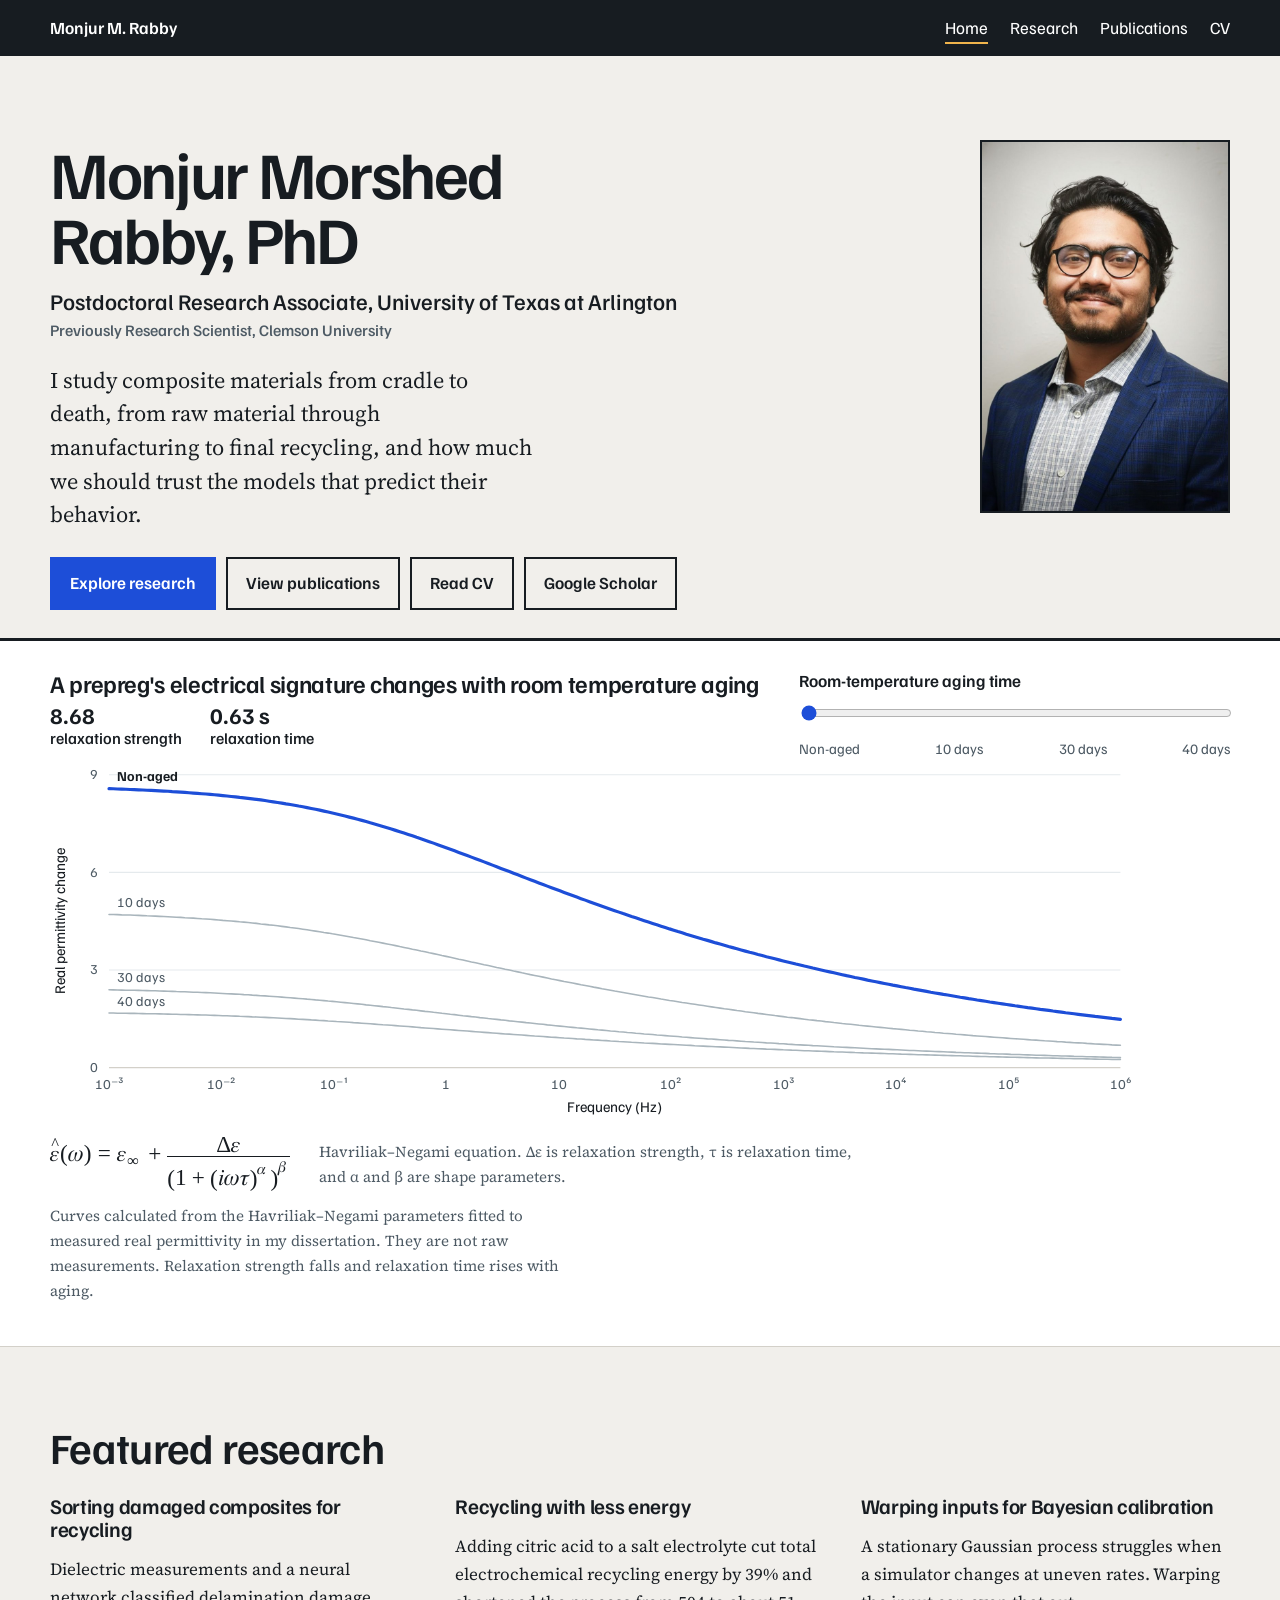
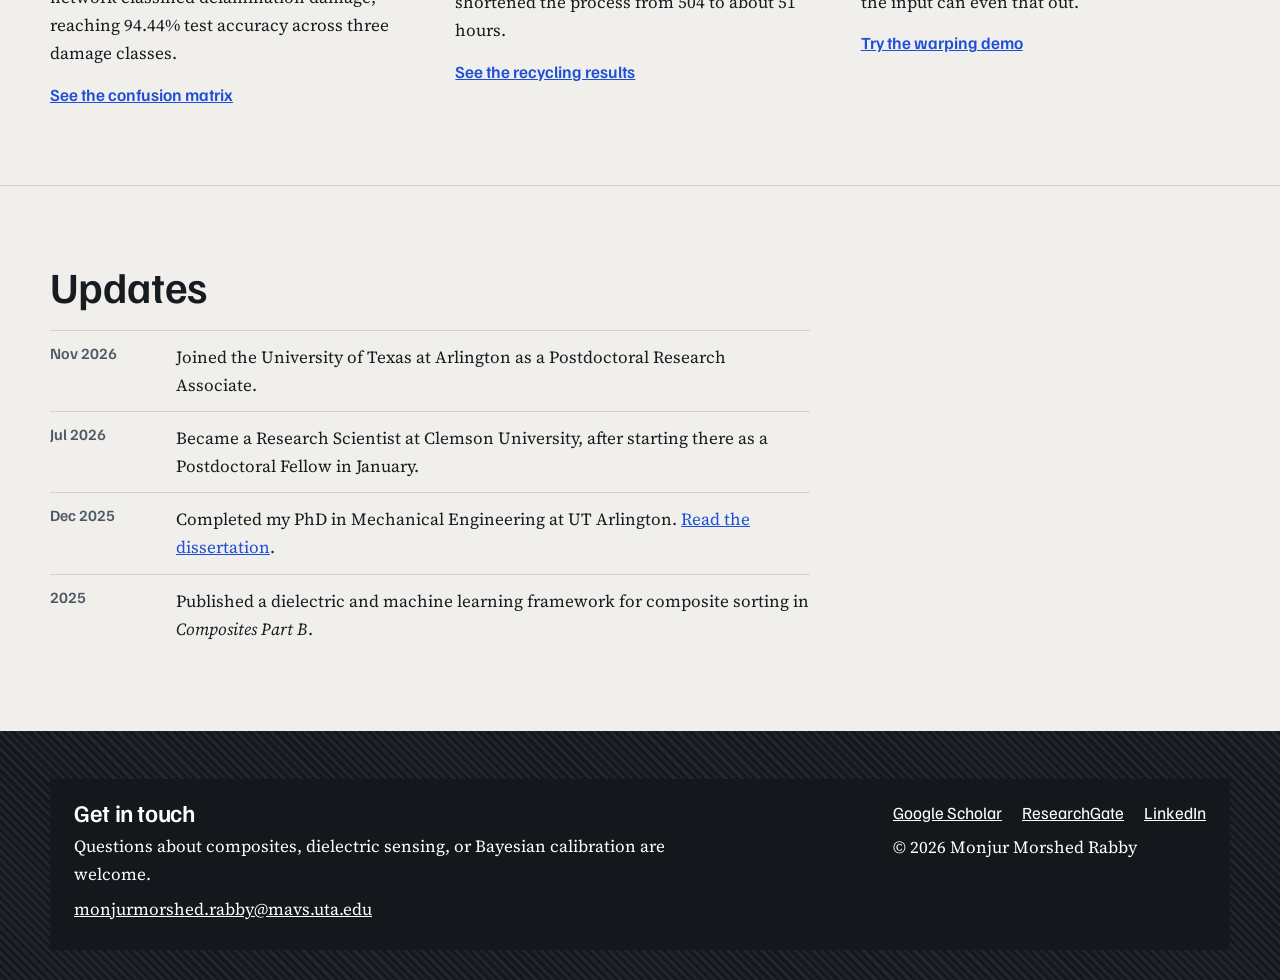
==== commit f085ba20: "Rewrite home page introduction Co-Authored-By: Claude Opus 5.5 <noreply@anthropic.com> Claude-Sessio" ====
--- a/index.html
+++ b/index.html
@@ -10,7 +10,7 @@
 <nav class="nav" aria-label="Main"><div class="wrap"><a class="brand" href="index.html">Monjur M. Rabby</a><ul><li><a href="index.html" aria-current="page">Home</a></li><li><a href="research.html">Research</a></li><li><a href="publications.html">Publications</a></li><li><a href="cv.html">CV</a></li></ul></div></nav>
 <main id="main"><header class="hero"><div class="wrap"><div class="hero-text"><img class="headshot" src="assets/img/headshot.jpg" alt="Portrait of Monjur Morshed Rabby" width="720" height="1080"><h1>Monjur Morshed<br>Rabby, PhD</h1>
 <p class="title">Postdoctoral Research Associate, University of Texas at Arlington</p><p class="prev">Previously Research Scientist, Clemson University</p>
-<p class="lede">I study how composite materials change from raw prepreg to recycling, and how much we should trust the models that predict them.</p>
+<p class="lede">I study composite materials from cradle to death, from raw material through manufacturing to final recycling, and how much we should trust the models that predict their behavior.</p>
 <div class="actions"><a class="btn solid" href="research.html">Explore research</a><a class="btn" href="publications.html">View publications</a><a class="btn" href="cv.html">Read CV</a><a class="btn" href="https://scholar.google.com/citations?user=is3o6EQAAAAJ&amp;hl=en" target="_blank" rel="noopener">Google Scholar</a></div></div></div></header>
 <div class="spectrum"><div class="wrap"><div class="spectrum-head"><div><h2>A prepreg's electrical signature changes with room temperature aging</h2><p class="readout"><span><b id="r-s"></b>relaxation strength</span><span><b id="r-t"></b>relaxation time</span></p></div>
 <div class="age"><label for="age">Room-temperature aging time</label><input id="age" type="range" min="0" max="3" step="1" value="0"><div class="ticks"><span>Non-aged</span><span>10 days</span><span>30 days</span><span>40 days</span></div></div></div>
--- a/assets/site.css
+++ b/assets/site.css
@@ -97,7 +97,7 @@
 .wide-fig{max-width:900px;margin:28px auto 0}
 .hero-text::after{content:"";display:block;clear:both}
 .hero-text h1{font-size:clamp(2.2rem,5.2vw,4.4rem)}
-.headshot{float:right;display:block;width:clamp(120px,21vw,250px);height:auto;margin:0 0 16px clamp(14px,3vw,40px);padding:clamp(5px,.8vw,10px);background:#fff;border:1px solid #B9B5AC;box-shadow:0 2px 10px rgba(23,28,33,.12)}
+.headshot{float:right;display:block;width:clamp(120px,21vw,250px);height:auto;margin:0 0 16px clamp(14px,3vw,40px);border:2px solid var(--carbon)}
 .hero-text .actions{clear:none}
 .md-videos{display:grid;grid-template-columns:1fr 1fr;gap:14px;align-items:end}
 .md-videos video{display:block;width:100%;height:auto;background:#fff}
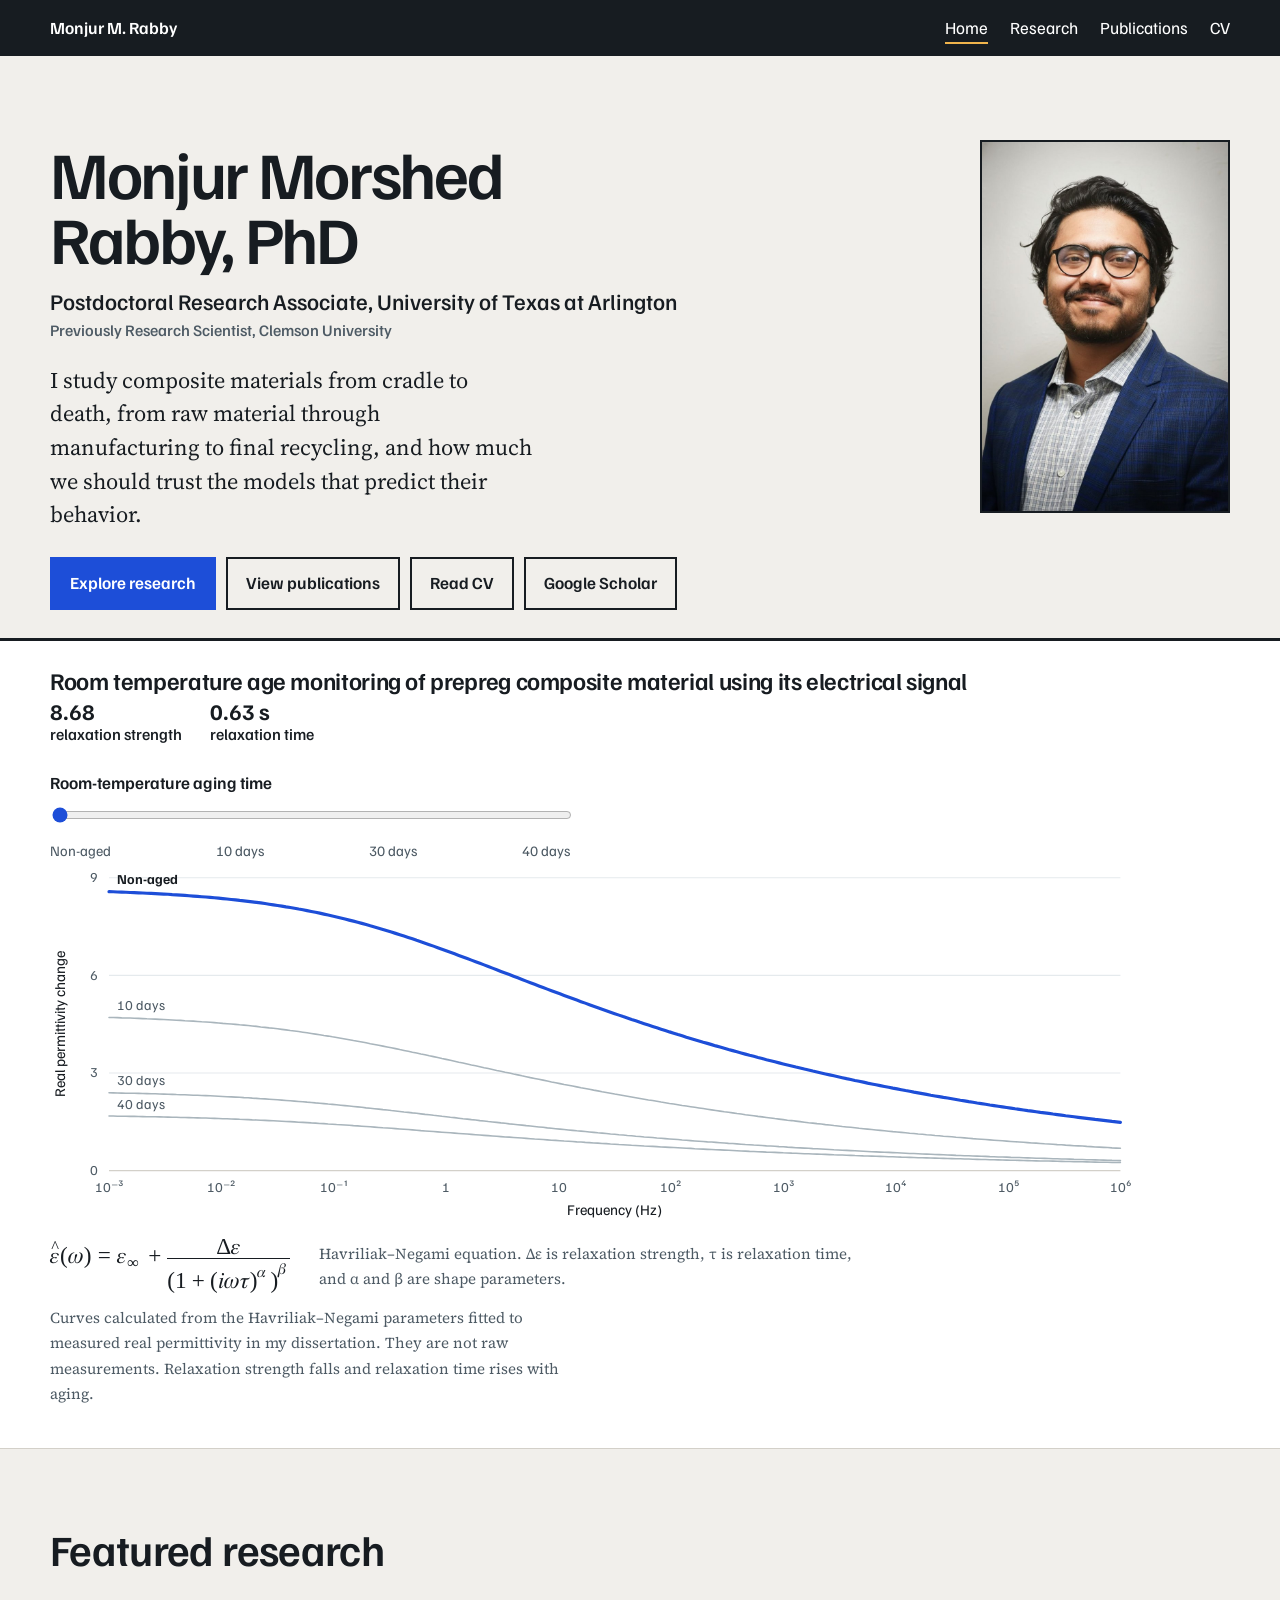
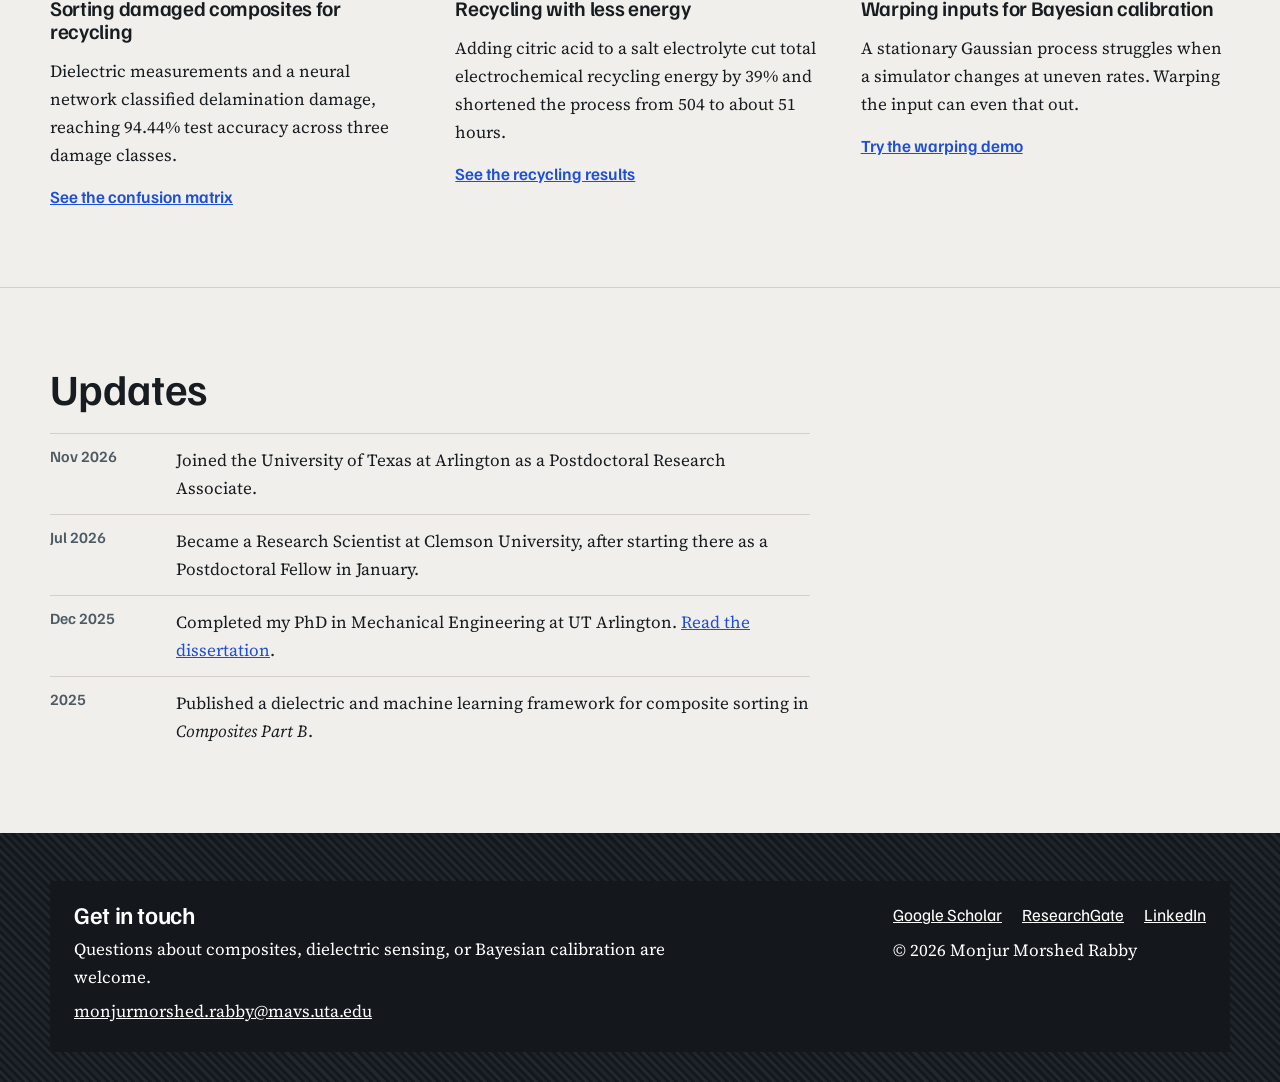
==== commit e7c9066e: "Reword home chart heading Co-Authored-By: Claude Opus 5.5 <noreply@anthropic.com> Claude-Session: ht" ====
--- a/index.html
+++ b/index.html
@@ -1,7 +1,7 @@
 <!DOCTYPE html>
 <html lang="en"><head><meta charset="UTF-8"><meta name="viewport" content="width=device-width, initial-scale=1">
-<title>Monjur Morshed Rabby, PhD</title><meta name="description" content="Monjur Morshed Rabby is a Postdoctoral Research Associate at UT Arlington and former Research Scientist at Clemson University, working on composite materials, dielectric sensing, and Bayesian uncertainty quantification."><link rel="canonical" href="https://mrabby07.github.io/">
-<meta property="og:type" content="profile"><meta property="og:title" content="Monjur Morshed Rabby, PhD"><meta property="og:description" content="Monjur Morshed Rabby is a Postdoctoral Research Associate at UT Arlington and former Research Scientist at Clemson University, working on composite materials, dielectric sensing, and Bayesian uncertainty quantification."><meta property="og:url" content="https://mrabby07.github.io/"><meta property="og:image" content="https://mrabby07.github.io/assets/img/headshot.jpg"><meta name="twitter:card" content="summary">
+<title>Monjur Morshed Rabby, PhD | Composites and Uncertainty Quantification</title><meta name="description" content="Monjur Morshed Rabby is a Postdoctoral Research Associate at UT Arlington and former Research Scientist at Clemson University, working on composite materials, dielectric sensing, and Bayesian uncertainty quantification."><link rel="canonical" href="https://mrabby07.github.io/">
+<meta property="og:type" content="profile"><meta property="og:title" content="Monjur Morshed Rabby, PhD | Composites and Uncertainty Quantification"><meta property="og:description" content="Monjur Morshed Rabby is a Postdoctoral Research Associate at UT Arlington and former Research Scientist at Clemson University, working on composite materials, dielectric sensing, and Bayesian uncertainty quantification."><meta property="og:url" content="https://mrabby07.github.io/"><meta property="og:image" content="https://mrabby07.github.io/assets/img/headshot.jpg"><meta name="twitter:card" content="summary">
 <link rel="icon" href="data:image/svg+xml,%3Csvg xmlns='http://www.w3.org/2000/svg' viewBox='0 0 32 32'%3E%3Crect width='32' height='32' fill='%23171C21'/%3E%3Cpath d='M3 9C10 9 12 24 19 24s7-3 10-3' fill='none' stroke='%23F0B44C' stroke-width='3' stroke-linecap='round'/%3E%3C/svg%3E">
 <link rel="preconnect" href="https://fonts.googleapis.com"><link rel="preconnect" href="https://fonts.gstatic.com" crossorigin>
 <link href="https://fonts.googleapis.com/css2?family=Familjen+Grotesk:wght@400;500;600;700&family=Source+Serif+4:ital,opsz,wght@0,8..60,400;0,8..60,600;1,8..60,400&display=swap" rel="stylesheet">
@@ -12,7 +12,7 @@
 <p class="title">Postdoctoral Research Associate, University of Texas at Arlington</p><p class="prev">Previously Research Scientist, Clemson University</p>
 <p class="lede">I study composite materials from cradle to death, from raw material through manufacturing to final recycling, and how much we should trust the models that predict their behavior.</p>
 <div class="actions"><a class="btn solid" href="research.html">Explore research</a><a class="btn" href="publications.html">View publications</a><a class="btn" href="cv.html">Read CV</a><a class="btn" href="https://scholar.google.com/citations?user=is3o6EQAAAAJ&amp;hl=en" target="_blank" rel="noopener">Google Scholar</a></div></div></div></header>
-<div class="spectrum"><div class="wrap"><div class="spectrum-head"><div><h2>A prepreg's electrical signature changes with room temperature aging</h2><p class="readout"><span><b id="r-s"></b>relaxation strength</span><span><b id="r-t"></b>relaxation time</span></p></div>
+<div class="spectrum"><div class="wrap"><div class="spectrum-head"><div><h2>Room temperature age monitoring of prepreg composite material using its electrical signal</h2><p class="readout"><span><b id="r-s"></b>relaxation strength</span><span><b id="r-t"></b>relaxation time</span></p></div>
 <div class="age"><label for="age">Room-temperature aging time</label><input id="age" type="range" min="0" max="3" step="1" value="0"><div class="ticks"><span>Non-aged</span><span>10 days</span><span>30 days</span><span>40 days</span></div></div></div>
 <div class="plot" id="hn-plot"></div>
 <div class="hn-eq"><math display="block" aria-label="Havriliak-Negami equation"><mover><mi>ε</mi><mo>^</mo></mover><mo stretchy="false">(</mo><mi>ω</mi><mo stretchy="false">)</mo><mo>=</mo><msub><mi>ε</mi><mi>∞</mi></msub><mo>+</mo><mfrac><mrow><mi mathvariant="normal">Δ</mi><mi>ε</mi></mrow><msup><mrow><mo>(</mo><mn>1</mn><mo>+</mo><msup><mrow><mo>(</mo><mi>i</mi><mi>ω</mi><mi>τ</mi><mo>)</mo></mrow><mi>α</mi></msup><mo>)</mo></mrow><mi>β</mi></msup></mfrac></math><p class="note">Havriliak–Negami equation. Δε is relaxation strength, τ is relaxation time, and α and β are shape parameters.</p></div><p class="note">Curves calculated from the Havriliak–Negami parameters fitted to measured real permittivity in my dissertation. They are not raw measurements. Relaxation strength falls and relaxation time rises with aging.</p></div></div>
